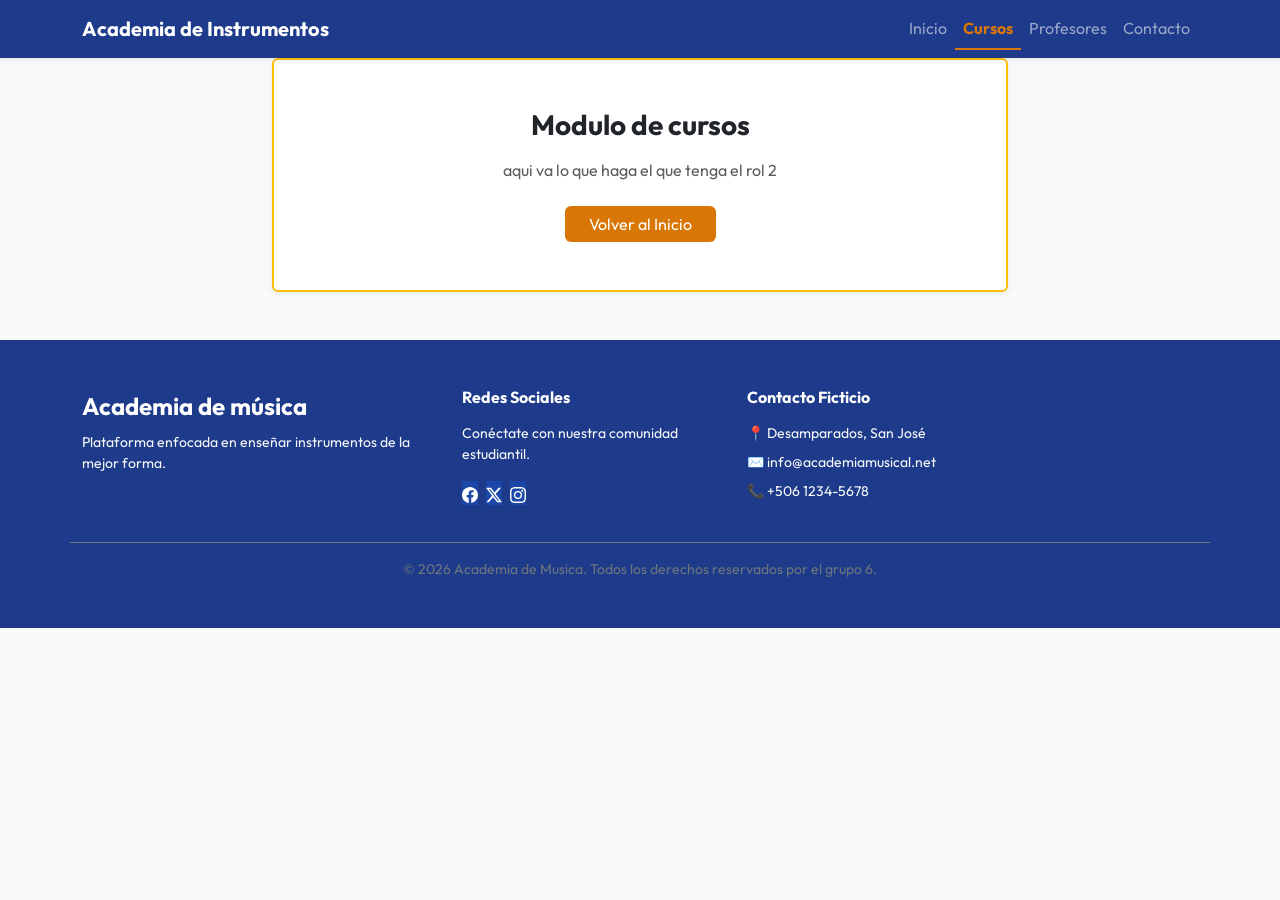
==== cursos.html @ 2d4f0f26 "Creacion del primer template compartido y index Cree la parte del index y un template para que los c" ====
<!DOCTYPE html>
<html lang="es">

<head>
  <meta charset="UTF-8">
  <meta name="viewport" content="width=device-width, initial-scale=1.0">
  <title>Academia de Instrumentos - Inicio</title>

  <!--import de bootstrap -->
  <link href="https://cdn.jsdelivr.net/npm/bootstrap@5.3.3/dist/css/bootstrap.min.css" rel="stylesheet">
  <!--import de los css -->
  <link rel="stylesheet" href="css/style.css">
  <link rel="stylesheet" href="css/cursos.css">
</head>

<body>

  <!-- navbar con componentes bootstrap -->
  <nav class="navbar navbar-expand-lg navbar-dark bg-navy shadow-sm sticky-top">
    <div class="container">
      <a class="navbar-brand fw-bold" href="index.html">
        Academia<span> de Instrumentos</span>
      </a>
      <!-- boton que despliega el menu o las opciones -->
      <button class="navbar-toggler" type="button" data-bs-toggle="collapse" data-bs-target="#navbarNav"
        aria-controls="navbarNav" aria-expanded="false" aria-label="menu">
        <span class="navbar-toggler-icon"></span>
      </button>

      <div class="collapse navbar-collapse" id="navbarNav">
        <ul class="navbar-nav ms-auto">
          <li class="nav-item">
            <a class="nav-link" href="index.html">Inicio</a>
          </li>
          <li class="nav-item">
            <a class="nav-link active" href="cursos.html">Cursos</a>
          </li>
          <li class="nav-item">
            <a class="nav-link" href="profesores.html">Profesores</a>
          </li>
          <li class="nav-item">
            <a class="nav-link" href="contacto.html">Contacto</a>
          </li>
        </ul>
      </div>
    </div>
  </nav>

  <!-- temporal hasta que los compañeros terminen los modulos de cada uno -->
  <!-- se puede borrar obvio -->
  <main class="section-py bg-light min-vh-50 d-flex align-items-center">
    <div class="container">
      <div class="row justify-content-center">
        <div class="col-12 col-md-8 text-center">
          <div class="card p-5 border-2 border-warning border-dashed shadow-sm bg-white">
            <h2 class="h3 fw-bold text-navy mb-3">Modulo de cursos</h2>
            <p class="text-muted mb-4">
              aqui va lo que haga el que tenga el rol 2
            </p>
            <div>
              <a href="index.html" class="btn btn-academy px-4">Volver al Inicio</a>
            </div>
          </div>
        </div>
      </div>
    </div>
  </main>


  <!-- footer -->
  <!-- acordarme de preguntarle a la profe si se pueden hacer referencia a componentes como el footer y el navbar 
   desde el index.html para no estar copiando y pegando el codigo-->
  <footer class="bg-navy text-light py-5 mt-5">
    <div class="container">
      <div class="row g-4">

        <!--marca y logo-->
        <div class="col-lg-4 col-md-6">
          <div class="navbar-brand fw-bold text-white fs-4 mb-2 d-block">
            Academia<span> de música</span>
          </div>
          <p class="text-light small">
            Plataforma enfocada en enseñar instrumentos de la mejor forma.
          </p>
        </div>

        <!-- redes -->
        <div class="col-lg-3 col-md-6">
          <h4 class="h6 fw-bold text-white mb-3">Redes Sociales</h4>
          <p class="text-light small mb-3">Conéctate con nuestra comunidad estudiantil.</p>
          <div class="d-flex gap-2">
            <!-- face -->
            <a href="#" class="social-media-icon text-white bg-primary bg-opacity-25" aria-label="Facebook">
              <svg width="16" height="16" fill="currentColor" viewBox="0 0 16 16">
                <!-- este path esta definido por  bootstrap icons-->
                <path
                  d="M16 8.049c0-4.446-3.582-8.05-8-8.05C3.58 0-.002 3.603-.002 8.05c0 4.017 2.926 7.347 6.75 7.951v-5.625h-2.03V8.05H6.75V6.275c0-2.017 1.195-3.131 3.022-3.131.876 0 1.791.157 1.791.157v1.98h-1.009c-.993 0-1.303.621-1.303 1.258v1.51h2.218l-.354 2.326H9.25V16c3.824-.604 6.75-3.934 6.75-7.951z" />
              </svg>
            </a>
            <!-- tw -->
            <a href="#" class="social-media-icon text-white bg-primary bg-opacity-25" aria-label="Twitter">
              <svg width="16" height="16" fill="currentColor" viewBox="0 0 16 16">
                <!-- este path esta definido por  bootstrap icons-->
                <path
                  d="M12.6.75h2.454l-5.36 6.142L16 15.25h-4.937l-3.867-5.07-4.425 5.07H.316l5.733-6.57L0 .75h5.063l3.495 4.633L12.6.75zm-.86 13.028h1.36L4.323 2.145H2.865l8.875 11.633z" />
              </svg>
            </a>
            <!-- insta -->
            <a href="#" class="social-media-icon text-white bg-primary bg-opacity-25" aria-label="Instagram">
              <svg width="16" height="16" fill="currentColor" viewBox="0 0 16 16">
                <!-- este path esta definido por  bootstrap icons-->
                <path
                  d="M8 0C5.829 0 5.556.01 4.703.048 3.85.088 3.269.222 2.76.42a3.9 3.9 0 0 0-1.417.923A3.9 3.9 0 0 0 .42 2.76C.222 3.268.087 3.85.048 4.7.01 5.555 0 5.827 0 8.001c0 2.172.01 2.444.048 3.297.04.852.174 1.433.372 1.942.205.526.478.972.923 1.417.444.445.89.719 1.416.923.51.198 1.09.333 1.942.372C5.555 15.99 5.827 16 8 16s2.444-.01 3.298-.048c.851-.04 1.434-.174 1.943-.372a3.9 3.9 0 0 0 1.416-.923c.445-.445.718-.891.923-1.417.197-.509.332-1.09.372-1.942C15.99 10.445 16 10.173 16 8s-.01-2.445-.048-3.299c-.04-.851-.175-1.433-.372-1.941a3.9 3.9 0 0 0-.923-1.417A3.9 3.9 0 0 0 13.24.42c-.51-.198-1.092-.333-1.943-.372C10.443.01 10.172 0 7.998 0zm-.717 1.442h.718c2.136 0 2.389.007 3.232.046.78.035 1.204.166 1.486.275.373.145.64.319.92.599.28.28.453.546.598.92.11.281.24.705.275 1.485.039.843.047 1.096.047 3.231s-.008 2.389-.047 3.232c-.035.78-.166 1.203-.275 1.485a2.5 2.5 0 0 1-.599.919c-.28.28-.546.453-.92.598-.28.11-.704.24-1.485.276-.843.038-1.096.047-3.232.047s-2.39-.009-3.233-.047c-.78-.036-1.203-.166-1.485-.276a2.5 2.5 0 0 1-.92-.598 2.5 2.5 0 0 1-.6-.92c-.109-.281-.24-.705-.275-1.485-.038-.843-.046-1.096-.046-3.233s.008-2.388.046-3.231c.036-.78.166-1.204.276-1.486.145-.373.319-.64.599-.92.28-.28.546-.453.92-.598.282-.11.705-.24 1.485-.276.738-.034 1.024-.044 2.515-.045zm4.988 1.328a.96.96 0 1 0 0 1.92.96.96 0 0 0 0-1.92m-4.27 1.122a4.109 4.109 0 1 0 0 8.217 4.109 4.109 0 0 0 0-8.217m0 1.441a2.667 2.667 0 1 1 0 5.334 2.667 2.667 0 0 1 0-5.334" />
              </svg>
            </a>
          </div>
        </div>

        <!-- Contacto Ficticio -->
        <div class="col-lg-3 col-md-6">
          <h4 class="h6 fw-bold text-white mb-3">Contacto Ficticio</h4>
          <ul class="list-unstyled text-light small">
            <li class="mb-2">📍 Desamparados, San José</li>
            <li class="mb-2">✉️ info@academiamusical.net</li>
            <li class="mb-2">📞 +506 1234-5678</li>
          </ul>
        </div>

      </div>

      <!-- Fila de Derechos Reservados -->
      <div class="row mt-4 pt-3 border-top border-secondary">
        <div class="col-12 text-center text-secondary small">
          © 2026 Academia de Musica. Todos los derechos reservados por el grupo 6.
        </div>
      </div>

    </div>
  </footer>
  <!-- bundle para que sea responsive con moviles, js,bootstrap-->
  <script src="https://cdn.jsdelivr.net/npm/bootstrap@5.3.3/dist/js/bootstrap.bundle.min.js"></script>

</body>

</html>
---- css/style.css ----
/* import de fuente de google */
@import url('https://fonts.googleapis.com/css2?family=Outfit:wght@400;600;700&display=swap');

/* Paleta de colores actual en el sitio: los colores pueden cambiar segun lo decidan y les parezca */
/* hasta ahora estamos usando estos */
/* #d97706 (anaranjado) */
/* #1e3a8a (azul) */
/* #f8fafc (gris de fondo casi blanco) */

:root {
    --primary-color: #d97706;
    --secondary-color: #1e3a8a;
    --bg-color: #f8fafc;
}

body {
    font-family: 'Outfit', sans-serif;
    background-color: var(--bg-color);
    color: #334155;
}

/* personalizacion de clases de bootstrap */
.bg-navy {
    background-color: var(--secondary-color) !important;
}

.texto-navy {
    color: var(--secondary-color) !important;
}

.btn-academy {
    background-color: var(--primary-color) !important;
    color: #ffffff !important;
    border: none;
}

.btn-academy:hover {
    background-color: #b45309 !important;
    color: #ffffff !important;
}

/* en el navbar activa el colorcito de la opcion que esta seleccionada*/
.navbar-dark .navbar-nav .nav-link.active {
    color: var(--primary-color) !important;
    font-weight: 700;
    border-bottom: 2px solid var(--primary-color);
}

/* margen de seccion */
.seccion-navy {
    padding: 60px 0;
}

/* redes sociales del footer */
.redes-icono {
    width: 32px;
    height: 32px;
    background-color: rgba(255, 255, 255, 0.1);
    color: #ffffff;
    border-radius: 50%;
    display: inline-flex;
    align-items: center;
    justify-content: center;
    transition: 0.2s ease;
}

.redes-icono:hover {
    background-color: var(--primary-color);
    color: #ffffff;
}

/* placeholder de las paginas en desarrollo*/
/* esto despues acuerdense de quitarlo segun el rol */
.dev-placeholder {
    min-height: 50vh;
    display: flex;
    align-items: center;
    justify-content: center;
}

.dev-card {
    background-color: #ffffff;
    border: 2px dashed var(--primary-color);
    border-radius: 8px;
    padding: 40px;
}

.dev-icon {
    font-size: 3rem;
}

.dev-title {
    font-size: 1.5rem;
}

.dev-text {
    color: #6b7280;
    font-size: 0.9rem;
}
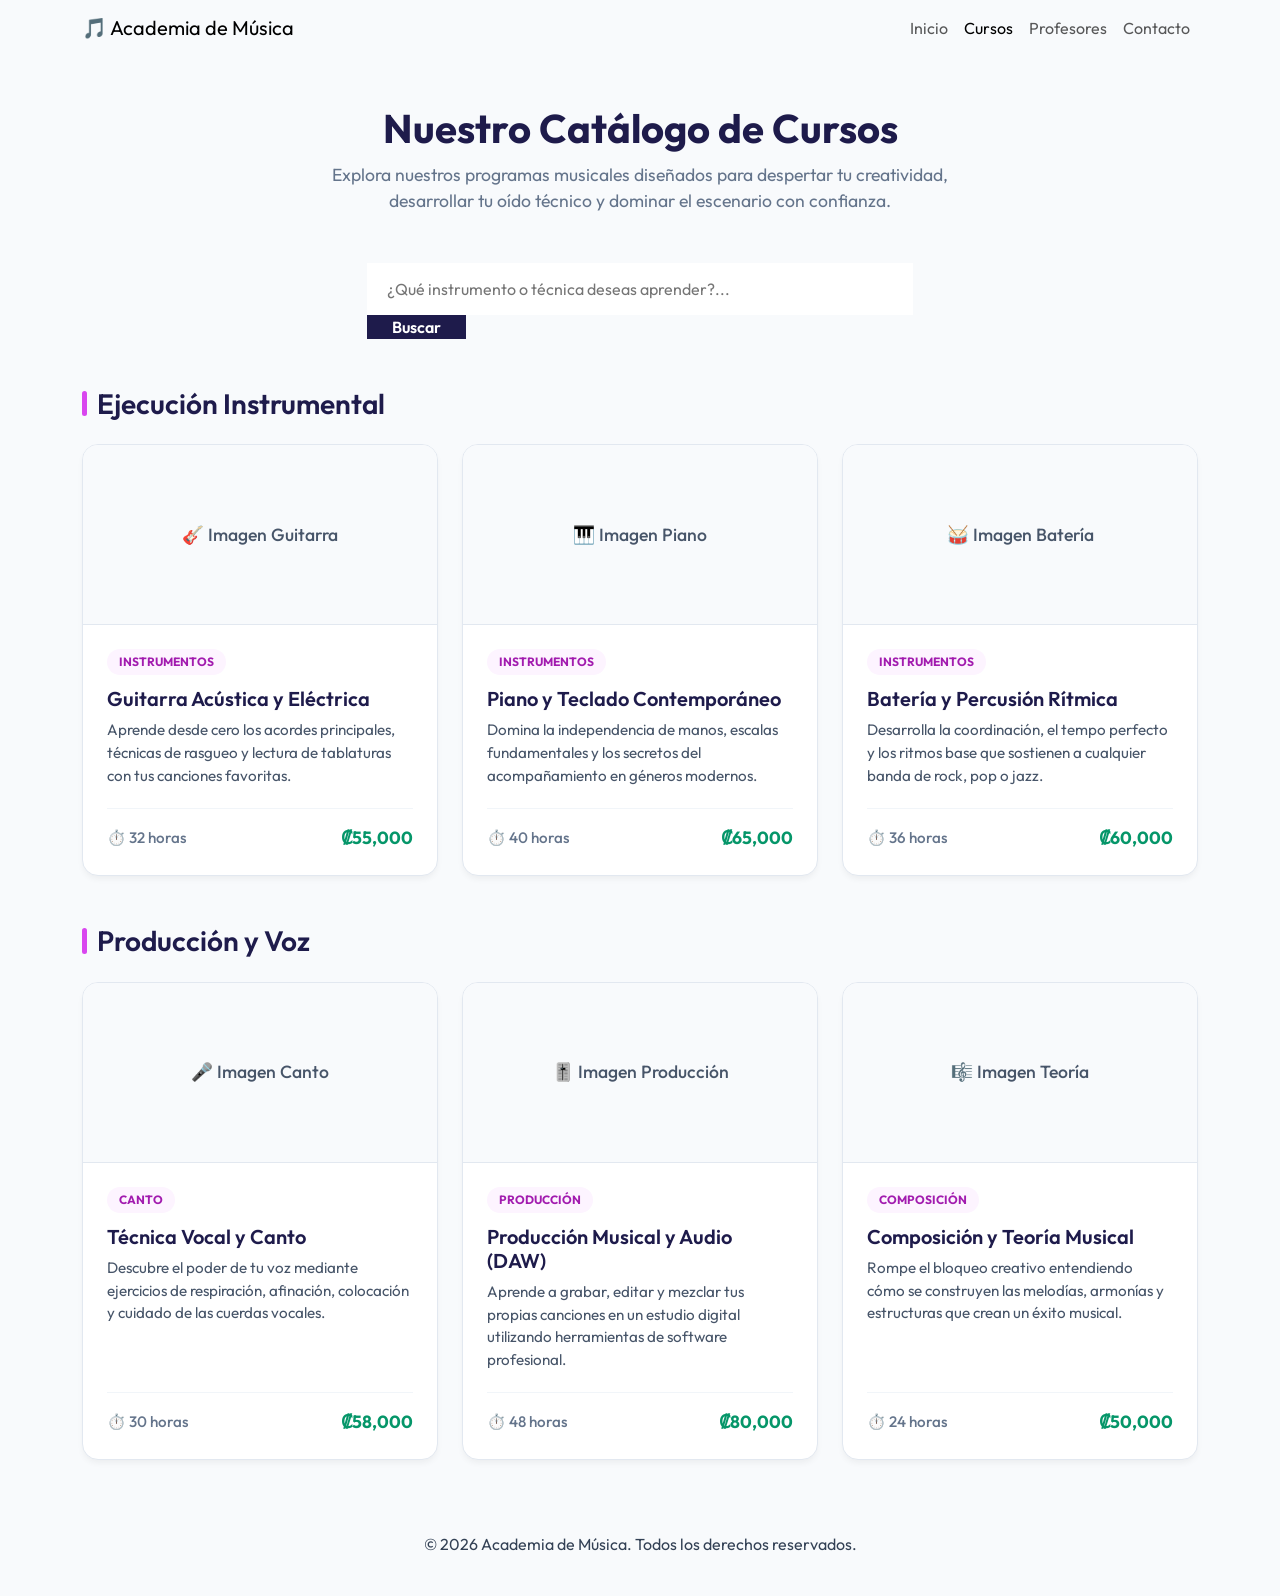
==== commit 76f82701: "Rol 2 Hice el css de cursos y el curso HTML" ====
--- a/cursos.html
+++ b/cursos.html
@@ -1,145 +1,178 @@
 <!DOCTYPE html>
 <html lang="es">
-
 <head>
-  <meta charset="UTF-8">
-  <meta name="viewport" content="width=device-width, initial-scale=1.0">
-  <title>Academia de Instrumentos - Inicio</title>
-
-  <!--import de bootstrap -->
-  <link href="https://cdn.jsdelivr.net/npm/bootstrap@5.3.3/dist/css/bootstrap.min.css" rel="stylesheet">
-  <!--import de los css -->
-  <link rel="stylesheet" href="css/style.css">
-  <link rel="stylesheet" href="css/cursos.css">
+    <meta charset="UTF-8">
+    <meta name="viewport" content="width=device-width, initial-scale=1.0">
+    <title>Cursos | Academia de Música</title>
+    <!-- Bootstrap CDN (Permitido ÚNICAMENTE para el sistema de grillas/layout de la tarea) -->
+    <link href="https://cdn.jsdelivr.net/npm/bootstrap@5.3.0/dist/css/bootstrap.min.css" rel="stylesheet">
+    <!-- Estilos compartidos por el grupo (Navbar, Footer, Fuentes globales) -->
+    <link rel="stylesheet" href="css/style.css">
+    <!-- Mis estilos específicos para la página de catálogo de cursos -->
+    <link rel="stylesheet" href="css/cursos.css">
 </head>
-
 <body>
 
-  <!-- navbar con componentes bootstrap -->
-  <nav class="navbar navbar-expand-lg navbar-dark bg-navy shadow-sm sticky-top">
-    <div class="container">
-      <a class="navbar-brand fw-bold" href="index.html">
-        Academia<span> de Instrumentos</span>
-      </a>
-      <!-- boton que despliega el menu o las opciones -->
-      <button class="navbar-toggler" type="button" data-bs-toggle="collapse" data-bs-target="#navbarNav"
-        aria-controls="navbarNav" aria-expanded="false" aria-label="menu">
-        <span class="navbar-toggler-icon"></span>
-      </button>
+    <!-- NAVBAR DE LA ACADEMIA (Estilizado globalmente en style.css) -->
+    <nav class="navbar navbar-expand-lg">
+        <div class="container">
+            <a class="navbar-brand" href="index.html">🎵 Academia de Música</a>
+            <div class="navbar-nav ms-auto">
+                <a class="nav-link" href="index.html">Inicio</a>
+                <a class="nav-link active" href="cursos.html">Cursos</a>
+                <a class="nav-link" href="profesores.html">Profesores</a>
+                <a class="nav-link" href="contacto.html">Contacto</a>
+            </div>
+        </div>
+    </nav>
 
-      <div class="collapse navbar-collapse" id="navbarNav">
-        <ul class="navbar-nav ms-auto">
-          <li class="nav-item">
-            <a class="nav-link" href="index.html">Inicio</a>
-          </li>
-          <li class="nav-item">
-            <a class="nav-link active" href="cursos.html">Cursos</a>
-          </li>
-          <li class="nav-item">
-            <a class="nav-link" href="profesores.html">Profesores</a>
-          </li>
-          <li class="nav-item">
-            <a class="nav-link" href="contacto.html">Contacto</a>
-          </li>
-        </ul>
-      </div>
-    </div>
-  </nav>
+    <!-- CONTENIDO PRINCIPAL DEL CATÁLOGO -->
+    <main class="container my-5">
+        
+        <!-- Encabezado de la página -->
+        <header class="text-center mb-5">
+            <h1 class="page-title">Nuestro Catálogo de Cursos</h1>
+            <p class="page-description">Explora nuestros programas musicales diseñados para despertar tu creatividad, desarrollar tu oído técnico y dominar el escenario con confianza.</p>
+        </header>
 
-  <!-- temporal hasta que los compañeros terminen los modulos de cada uno -->
-  <!-- se puede borrar obvio -->
-  <main class="section-py bg-light min-vh-50 d-flex align-items-center">
-    <div class="container">
-      <div class="row justify-content-center">
-        <div class="col-12 col-md-8 text-center">
-          <div class="card p-5 border-2 border-warning border-dashed shadow-sm bg-white">
-            <h2 class="h3 fw-bold text-navy mb-3">Modulo de cursos</h2>
-            <p class="text-muted mb-4">
-              aqui va lo que haga el que tenga el rol 2
-            </p>
-            <div>
-              <a href="index.html" class="btn btn-academy px-4">Volver al Inicio</a>
+        <!-- Barra de búsqueda visible -->
+        <section class="row justify-content-center mb-5">
+            <div class="col-12 col-md-8 col-lg-6">
+                <div class="search-box">
+                    <input type="text" class="search-input" placeholder="¿Qué instrumento o técnica deseas aprender?...">
+                    <button type="button" class="search-button">Buscar</button>
+                </div>
             </div>
-          </div>
-        </div>
-      </div>
-    </div>
-  </main>
+        </section>
 
+        <!-- SECCIÓN: CATEGORÍA 1 - EJECUCIÓN INSTRUMENTAL -->
+        <section class="category-block mb-5">
+            <h2 class="category-title mb-4">Ejecución Instrumental</h2>
+            
+            <div class="row g-4">
+                <!-- Tarjeta 1: Guitarra -->
+                <div class="col-12 col-md-6 col-lg-4">
+                    <article class="course-card">
+                        <div class="course-image-placeholder">
+                            <span>🎸 Imagen Guitarra</span>
+                        </div>
+                        <div class="course-card-body">
+                            <span class="course-badge">Instrumentos</span>
+                            <h3 class="course-name">Guitarra Acústica y Eléctrica</h3>
+                            <p class="course-text">Aprende desde cero los acordes principales, técnicas de rasgueo y lectura de tablaturas con tus canciones favoritas.</p>
+                            <div class="course-footer">
+                                <span class="course-duration">⏱️ 32 horas</span>
+                                <span class="course-price">₡55,000</span>
+                            </div>
+                        </div>
+                    </article>
+                </div>
 
-  <!-- footer -->
-  <!-- acordarme de preguntarle a la profe si se pueden hacer referencia a componentes como el footer y el navbar 
-   desde el index.html para no estar copiando y pegando el codigo-->
-  <footer class="bg-navy text-light py-5 mt-5">
-    <div class="container">
-      <div class="row g-4">
+                <!-- Tarjeta 2: Piano -->
+                <div class="col-12 col-md-6 col-lg-4">
+                    <article class="course-card">
+                        <div class="course-image-placeholder">
+                            <span>🎹 Imagen Piano</span>
+                        </div>
+                        <div class="course-card-body">
+                            <span class="course-badge">Instrumentos</span>
+                            <h3 class="course-name">Piano y Teclado Contemporáneo</h3>
+                            <p class="course-text">Domina la independencia de manos, escalas fundamentales y los secretos del acompañamiento en géneros modernos.</p>
+                            <div class="course-footer">
+                                <span class="course-duration">⏱️ 40 horas</span>
+                                <span class="course-price">₡65,000</span>
+                            </div>
+                        </div>
+                    </article>
+                </div>
 
-        <!--marca y logo-->
-        <div class="col-lg-4 col-md-6">
-          <div class="navbar-brand fw-bold text-white fs-4 mb-2 d-block">
-            Academia<span> de música</span>
-          </div>
-          <p class="text-light small">
-            Plataforma enfocada en enseñar instrumentos de la mejor forma.
-          </p>
-        </div>
+                <!-- Tarjeta 3: Batería -->
+                <div class="col-12 col-md-6 col-lg-4">
+                    <article class="course-card">
+                        <div class="course-image-placeholder">
+                            <span>🥁 Imagen Batería</span>
+                        </div>
+                        <div class="course-card-body">
+                            <span class="course-badge">Instrumentos</span>
+                            <h3 class="course-name">Batería y Percusión Rítmica</h3>
+                            <p class="course-text">Desarrolla la coordinación, el tempo perfecto y los ritmos base que sostienen a cualquier banda de rock, pop o jazz.</p>
+                            <div class="course-footer">
+                                <span class="course-duration">⏱️ 36 horas</span>
+                                <span class="course-price">₡60,000</span>
+                            </div>
+                        </div>
+                    </article>
+                </div>
+            </div>
+        </section>
 
-        <!-- redes -->
-        <div class="col-lg-3 col-md-6">
-          <h4 class="h6 fw-bold text-white mb-3">Redes Sociales</h4>
-          <p class="text-light small mb-3">Conéctate con nuestra comunidad estudiantil.</p>
-          <div class="d-flex gap-2">
-            <!-- face -->
-            <a href="#" class="social-media-icon text-white bg-primary bg-opacity-25" aria-label="Facebook">
-              <svg width="16" height="16" fill="currentColor" viewBox="0 0 16 16">
-                <!-- este path esta definido por  bootstrap icons-->
-                <path
-                  d="M16 8.049c0-4.446-3.582-8.05-8-8.05C3.58 0-.002 3.603-.002 8.05c0 4.017 2.926 7.347 6.75 7.951v-5.625h-2.03V8.05H6.75V6.275c0-2.017 1.195-3.131 3.022-3.131.876 0 1.791.157 1.791.157v1.98h-1.009c-.993 0-1.303.621-1.303 1.258v1.51h2.218l-.354 2.326H9.25V16c3.824-.604 6.75-3.934 6.75-7.951z" />
-              </svg>
-            </a>
-            <!-- tw -->
-            <a href="#" class="social-media-icon text-white bg-primary bg-opacity-25" aria-label="Twitter">
-              <svg width="16" height="16" fill="currentColor" viewBox="0 0 16 16">
-                <!-- este path esta definido por  bootstrap icons-->
-                <path
-                  d="M12.6.75h2.454l-5.36 6.142L16 15.25h-4.937l-3.867-5.07-4.425 5.07H.316l5.733-6.57L0 .75h5.063l3.495 4.633L12.6.75zm-.86 13.028h1.36L4.323 2.145H2.865l8.875 11.633z" />
-              </svg>
-            </a>
-            <!-- insta -->
-            <a href="#" class="social-media-icon text-white bg-primary bg-opacity-25" aria-label="Instagram">
-              <svg width="16" height="16" fill="currentColor" viewBox="0 0 16 16">
-                <!-- este path esta definido por  bootstrap icons-->
-                <path
-                  d="M8 0C5.829 0 5.556.01 4.703.048 3.85.088 3.269.222 2.76.42a3.9 3.9 0 0 0-1.417.923A3.9 3.9 0 0 0 .42 2.76C.222 3.268.087 3.85.048 4.7.01 5.555 0 5.827 0 8.001c0 2.172.01 2.444.048 3.297.04.852.174 1.433.372 1.942.205.526.478.972.923 1.417.444.445.89.719 1.416.923.51.198 1.09.333 1.942.372C5.555 15.99 5.827 16 8 16s2.444-.01 3.298-.048c.851-.04 1.434-.174 1.943-.372a3.9 3.9 0 0 0 1.416-.923c.445-.445.718-.891.923-1.417.197-.509.332-1.09.372-1.942C15.99 10.445 16 10.173 16 8s-.01-2.445-.048-3.299c-.04-.851-.175-1.433-.372-1.941a3.9 3.9 0 0 0-.923-1.417A3.9 3.9 0 0 0 13.24.42c-.51-.198-1.092-.333-1.943-.372C10.443.01 10.172 0 7.998 0zm-.717 1.442h.718c2.136 0 2.389.007 3.232.046.78.035 1.204.166 1.486.275.373.145.64.319.92.599.28.28.453.546.598.92.11.281.24.705.275 1.485.039.843.047 1.096.047 3.231s-.008 2.389-.047 3.232c-.035.78-.166 1.203-.275 1.485a2.5 2.5 0 0 1-.599.919c-.28.28-.546.453-.92.598-.28.11-.704.24-1.485.276-.843.038-1.096.047-3.232.047s-2.39-.009-3.233-.047c-.78-.036-1.203-.166-1.485-.276a2.5 2.5 0 0 1-.92-.598 2.5 2.5 0 0 1-.6-.92c-.109-.281-.24-.705-.275-1.485-.038-.843-.046-1.096-.046-3.233s.008-2.388.046-3.231c.036-.78.166-1.204.276-1.486.145-.373.319-.64.599-.92.28-.28.546-.453.92-.598.282-.11.705-.24 1.485-.276.738-.034 1.024-.044 2.515-.045zm4.988 1.328a.96.96 0 1 0 0 1.92.96.96 0 0 0 0-1.92m-4.27 1.122a4.109 4.109 0 1 0 0 8.217 4.109 4.109 0 0 0 0-8.217m0 1.441a2.667 2.667 0 1 1 0 5.334 2.667 2.667 0 0 1 0-5.334" />
-              </svg>
-            </a>
-          </div>
-        </div>
+        <!-- SECCIÓN: CATEGORÍA 2 - PRODUCCIÓN Y VOZ -->
+        <section class="category-block mb-5">
+            <h2 class="category-title mb-4">Producción y Voz</h2>
+            
+            <div class="row g-4">
+                <!-- Tarjeta 4: Canto -->
+                <div class="col-12 col-md-6 col-lg-4">
+                    <article class="course-card">
+                        <div class="course-image-placeholder">
+                            <span>🎤 Imagen Canto</span>
+                        </div>
+                        <div class="course-card-body">
+                            <span class="course-badge">Canto</span>
+                            <h3 class="course-name">Técnica Vocal y Canto</h3>
+                            <p class="course-text">Descubre el poder de tu voz mediante ejercicios de respiración, afinación, colocación y cuidado de las cuerdas vocales.</p>
+                            <div class="course-footer">
+                                <span class="course-duration">⏱️ 30 horas</span>
+                                <span class="course-price">₡58,000</span>
+                            </div>
+                        </div>
+                    </article>
+                </div>
 
-        <!-- Contacto Ficticio -->
-        <div class="col-lg-3 col-md-6">
-          <h4 class="h6 fw-bold text-white mb-3">Contacto Ficticio</h4>
-          <ul class="list-unstyled text-light small">
-            <li class="mb-2">📍 Desamparados, San José</li>
-            <li class="mb-2">✉️ info@academiamusical.net</li>
-            <li class="mb-2">📞 +506 1234-5678</li>
-          </ul>
-        </div>
+                <!-- Tarjeta 5: Producción Musical -->
+                <div class="col-12 col-md-6 col-lg-4">
+                    <article class="course-card">
+                        <div class="course-image-placeholder">
+                            <span>🎚️ Imagen Producción</span>
+                        </div>
+                        <div class="course-card-body">
+                            <span class="course-badge">Producción</span>
+                            <h3 class="course-name">Producción Musical y Audio (DAW)</h3>
+                            <p class="course-text">Aprende a grabar, editar y mezclar tus propias canciones en un estudio digital utilizando herramientas de software profesional.</p>
+                            <div class="course-footer">
+                                <span class="course-duration">⏱️ 48 horas</span>
+                                <span class="course-price">₡80,000</span>
+                            </div>
+                        </div>
+                    </article>
+                </div>
 
-      </div>
+                <!-- Tarjeta 6: Composición -->
+                <div class="col-12 col-md-6 col-lg-4">
+                    <article class="course-card">
+                        <div class="course-image-placeholder">
+                            <span>🎼 Imagen Teoría</span>
+                        </div>
+                        <div class="course-card-body">
+                            <span class="course-badge">Composición</span>
+                            <h3 class="course-name">Composición y Teoría Musical</h3>
+                            <p class="course-text">Rompe el bloqueo creativo entendiendo cómo se construyen las melodías, armonías y estructuras que crean un éxito musical.</p>
+                            <div class="course-footer">
+                                <span class="course-duration">⏱️ 24 horas</span>
+                                <span class="course-price">₡50,000</span>
+                            </div>
+                        </div>
+                    </article>
+                </div>
+            </div>
+        </section>
 
-      <!-- Fila de Derechos Reservados -->
-      <div class="row mt-4 pt-3 border-top border-secondary">
-        <div class="col-12 text-center text-secondary small">
-          © 2026 Academia de Musica. Todos los derechos reservados por el grupo 6.
-        </div>
-      </div>
+    </main>
 
-    </div>
-  </footer>
-  <!-- bundle para que sea responsive con moviles, js,bootstrap-->
-  <script src="https://cdn.jsdelivr.net/npm/bootstrap@5.3.3/dist/js/bootstrap.bundle.min.js"></script>
+    <!-- FOOTER DE LA ACADEMIA (Estilizado globalmente en style.css) -->
+    <footer class="text-center py-4">
+        <p>&copy; 2026 Academia de Música. Todos los derechos reservados.</p>
+    </footer>
 
 </body>
-
 </html>
--- a/css/cursos.css
+++ b/css/cursos.css
@@ -0,0 +1,161 @@
+/* ==========================================================================
+   ESTILOS ESPECÍFICOS: PÁGINA DE CURSOS (Academia de Música)
+   ========================================================================== */
+
+/* --- ENCABEZADO --- */
+.page-title {
+    font-size: 2.5rem;
+    font-weight: 700;
+    color: #1e1b4b; /* Tono violeta oscuro/musical muy elegante */
+    margin-bottom: 10px;
+}
+
+.page-description {
+    font-size: 1.1rem;
+    color: #64748b;
+    max-width: 700px;
+    margin: 0 auto;
+}s
+
+/* --- BARRA DE BÚSQUEDA --- */
+.search-box {
+    display: flex;
+    background: #ffffff;
+    border: 2px solid #e2e8f0;
+    border-radius: 30px;
+    overflow: hidden;
+    box-shadow: 0 4px 6px -1px rgba(0, 0, 0, 0.05);
+    transition: border-color 0.3s ease;
+}
+
+.search-box:focus-within {
+    border-color: #d946ef; /* Tono magenta/fucsia para un look artístico al enfocar */
+}
+
+.search-input {
+    width: 100%;
+    border: none;
+    padding: 14px 20px;
+    font-size: 1rem;
+    outline: none;
+}
+
+.search-button {
+    background-color: #1e1b4b;
+    color: #ffffff;
+    border: none;
+    padding: 0 25px;
+    font-weight: 600;
+    cursor: pointer;
+    transition: background-color 0.2s ease;
+}
+
+.search-button:hover {
+    background-color: #d946ef;
+}
+
+/* --- SECCIONES DE CATEGORÍAS --- */
+.category-title {
+    font-size: 1.75rem;
+    color: #1e1b4b;
+    font-weight: 600;
+    position: relative;
+    padding-left: 15px;
+}
+
+.category-title::before {
+    content: "";
+    position: absolute;
+    left: 0;
+    top: 4px;
+    bottom: 4px;
+    width: 5px;
+    background-color: #d946ef; /* Detalle magenta para separar las categorías */
+    border-radius: 4px;
+}
+
+/* --- TARJETAS DE CURSOS --- */
+.course-card {
+    background: #ffffff;
+    border: 1px solid #e2e8f0;
+    border-radius: 16px;
+    overflow: hidden;
+    height: 100%; /* Mantiene todas las tarjetas con la misma altura simétrica */
+    display: flex;
+    flex-direction: column;
+    box-shadow: 0 4px 6px -1px rgba(0, 0, 0, 0.05);
+    transition: transform 0.3s ease, box-shadow 0.3s ease;
+}
+
+.course-card:hover {
+    transform: translateY(-5px);
+    box-shadow: 0 10px 15px -3px rgba(0, 0, 0, 0.1);
+}
+
+/* Contenedor temporal gris para cuando pongan las fotos */
+.course-image-placeholder {
+    width: 100%;
+    height: 180px;
+    background-color: #f8fafc;
+    display: flex;
+    align-items: center;
+    justify-content: center;
+    color: #475569;
+    font-size: 1.1rem;
+    font-weight: 500;
+    border-bottom: 1px solid #e2e8f0;
+}
+
+.course-card-body {
+    padding: 24px;
+    display: flex;
+    flex-direction: column;
+    flex-grow: 1; /* Empuja el footer de la tarjeta de forma equitativa */
+}
+
+.course-badge {
+    align-self: flex-start;
+    background-color: #fdf4ff;
+    color: #a21caf;
+    font-size: 0.75rem;
+    font-weight: 700;
+    text-transform: uppercase;
+    padding: 4px 12px;
+    border-radius: 20px;
+    margin-bottom: 12px;
+}
+
+.course-name {
+    font-size: 1.25rem;
+    color: #1e1b4b;
+    font-weight: 600;
+    margin-bottom: 8px;
+}
+
+.course-text {
+    font-size: 0.95rem;
+    color: #475569;
+    line-height: 1.5;
+    margin-bottom: 20px;
+    flex-grow: 1; /* Alinea los metadatos de la tarjeta abajo */
+}
+
+.course-footer {
+    display: flex;
+    justify-content: space-between;
+    align-items: center;
+    padding-top: 16px;
+    border-top: 1px solid #f1f5f9;
+    font-size: 0.95rem;
+}
+
+.course-duration {
+    color: #64748b;
+    font-weight: 500;
+}
+
+.course-price {
+    color: #059669; /* Verde esmeralda para el costo en colones */
+    font-weight: 700;
+    font-size: 1.1rem;
+}
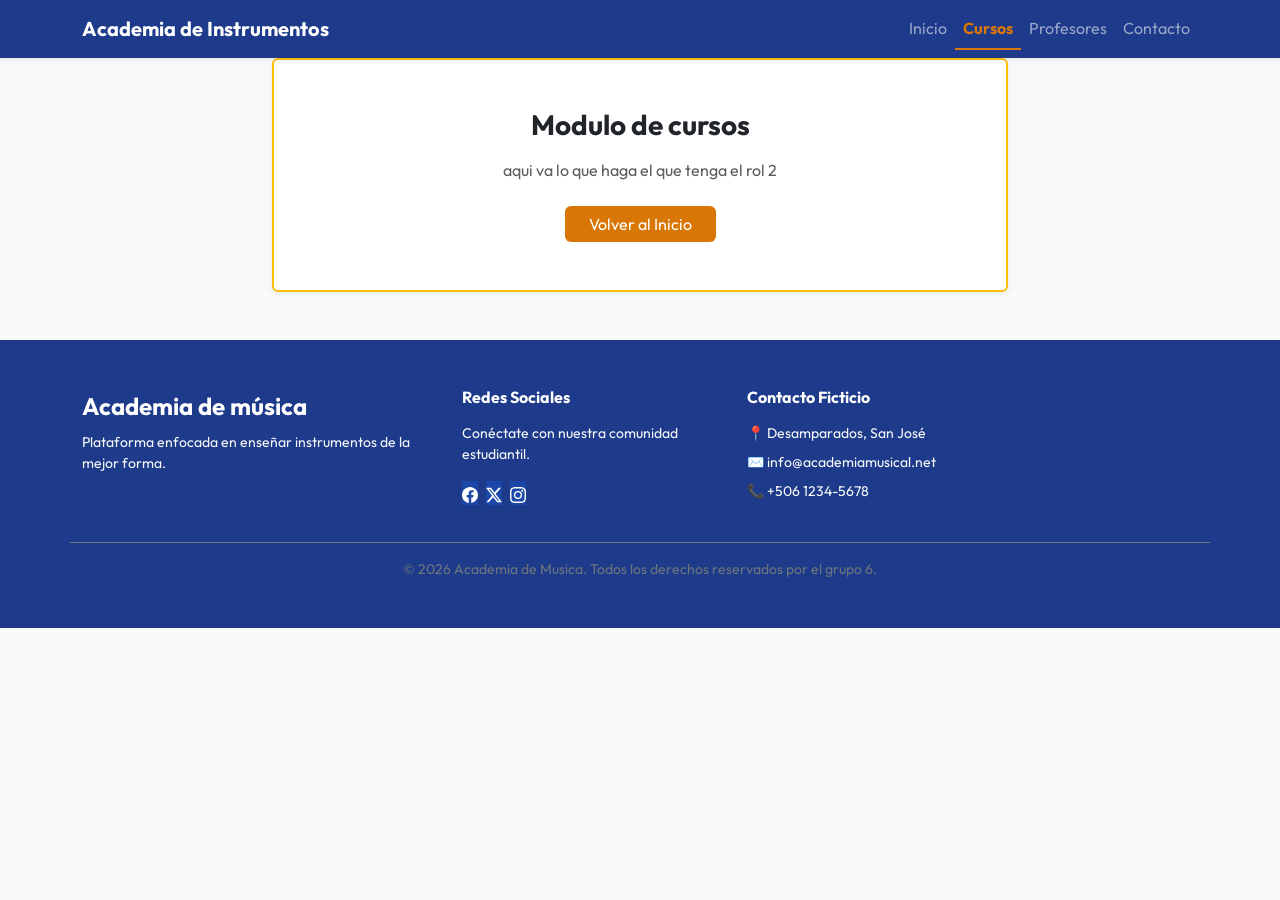
==== commit 0d9f2508: "Merge branch 'tempTarea(index)'" ====
--- a/cursos.html
+++ b/cursos.html
@@ -1,178 +1,145 @@
 <!DOCTYPE html>
 <html lang="es">
+
 <head>
-    <meta charset="UTF-8">
-    <meta name="viewport" content="width=device-width, initial-scale=1.0">
-    <title>Cursos | Academia de Música</title>
-    <!-- Bootstrap CDN (Permitido ÚNICAMENTE para el sistema de grillas/layout de la tarea) -->
-    <link href="https://cdn.jsdelivr.net/npm/bootstrap@5.3.0/dist/css/bootstrap.min.css" rel="stylesheet">
-    <!-- Estilos compartidos por el grupo (Navbar, Footer, Fuentes globales) -->
-    <link rel="stylesheet" href="css/style.css">
-    <!-- Mis estilos específicos para la página de catálogo de cursos -->
-    <link rel="stylesheet" href="css/cursos.css">
+  <meta charset="UTF-8">
+  <meta name="viewport" content="width=device-width, initial-scale=1.0">
+  <title>Academia de Instrumentos - Inicio</title>
+
+  <!--import de bootstrap -->
+  <link href="https://cdn.jsdelivr.net/npm/bootstrap@5.3.3/dist/css/bootstrap.min.css" rel="stylesheet">
+  <!--import de los css -->
+  <link rel="stylesheet" href="css/style.css">
+  <link rel="stylesheet" href="css/cursos.css">
 </head>
+
 <body>
 
-    <!-- NAVBAR DE LA ACADEMIA (Estilizado globalmente en style.css) -->
-    <nav class="navbar navbar-expand-lg">
-        <div class="container">
-            <a class="navbar-brand" href="index.html">🎵 Academia de Música</a>
-            <div class="navbar-nav ms-auto">
-                <a class="nav-link" href="index.html">Inicio</a>
-                <a class="nav-link active" href="cursos.html">Cursos</a>
-                <a class="nav-link" href="profesores.html">Profesores</a>
-                <a class="nav-link" href="contacto.html">Contacto</a>
+  <!-- navbar con componentes bootstrap -->
+  <nav class="navbar navbar-expand-lg navbar-dark bg-navy shadow-sm sticky-top">
+    <div class="container">
+      <a class="navbar-brand fw-bold" href="index.html">
+        Academia<span> de Instrumentos</span>
+      </a>
+      <!-- boton que despliega el menu o las opciones -->
+      <button class="navbar-toggler" type="button" data-bs-toggle="collapse" data-bs-target="#navbarNav"
+        aria-controls="navbarNav" aria-expanded="false" aria-label="menu">
+        <span class="navbar-toggler-icon"></span>
+      </button>
+
+      <div class="collapse navbar-collapse" id="navbarNav">
+        <ul class="navbar-nav ms-auto">
+          <li class="nav-item">
+            <a class="nav-link" href="index.html">Inicio</a>
+          </li>
+          <li class="nav-item">
+            <a class="nav-link active" href="cursos.html">Cursos</a>
+          </li>
+          <li class="nav-item">
+            <a class="nav-link" href="profesores.html">Profesores</a>
+          </li>
+          <li class="nav-item">
+            <a class="nav-link" href="contacto.html">Contacto</a>
+          </li>
+        </ul>
+      </div>
+    </div>
+  </nav>
+
+  <!-- temporal hasta que los compañeros terminen los modulos de cada uno -->
+  <!-- se puede borrar obvio -->
+  <main class="section-py bg-light min-vh-50 d-flex align-items-center">
+    <div class="container">
+      <div class="row justify-content-center">
+        <div class="col-12 col-md-8 text-center">
+          <div class="card p-5 border-2 border-warning border-dashed shadow-sm bg-white">
+            <h2 class="h3 fw-bold text-navy mb-3">Modulo de cursos</h2>
+            <p class="text-muted mb-4">
+              aqui va lo que haga el que tenga el rol 2
+            </p>
+            <div>
+              <a href="index.html" class="btn btn-academy px-4">Volver al Inicio</a>
             </div>
+          </div>
         </div>
-    </nav>
+      </div>
+    </div>
+  </main>
 
-    <!-- CONTENIDO PRINCIPAL DEL CATÁLOGO -->
-    <main class="container my-5">
-        
-        <!-- Encabezado de la página -->
-        <header class="text-center mb-5">
-            <h1 class="page-title">Nuestro Catálogo de Cursos</h1>
-            <p class="page-description">Explora nuestros programas musicales diseñados para despertar tu creatividad, desarrollar tu oído técnico y dominar el escenario con confianza.</p>
-        </header>
 
-        <!-- Barra de búsqueda visible -->
-        <section class="row justify-content-center mb-5">
-            <div class="col-12 col-md-8 col-lg-6">
-                <div class="search-box">
-                    <input type="text" class="search-input" placeholder="¿Qué instrumento o técnica deseas aprender?...">
-                    <button type="button" class="search-button">Buscar</button>
-                </div>
-            </div>
-        </section>
+  <!-- footer -->
+  <!-- acordarme de preguntarle a la profe si se pueden hacer referencia a componentes como el footer y el navbar 
+   desde el index.html para no estar copiando y pegando el codigo-->
+  <footer class="bg-navy text-light py-5 mt-5">
+    <div class="container">
+      <div class="row g-4">
 
-        <!-- SECCIÓN: CATEGORÍA 1 - EJECUCIÓN INSTRUMENTAL -->
-        <section class="category-block mb-5">
-            <h2 class="category-title mb-4">Ejecución Instrumental</h2>
-            
-            <div class="row g-4">
-                <!-- Tarjeta 1: Guitarra -->
-                <div class="col-12 col-md-6 col-lg-4">
-                    <article class="course-card">
-                        <div class="course-image-placeholder">
-                            <span>🎸 Imagen Guitarra</span>
-                        </div>
-                        <div class="course-card-body">
-                            <span class="course-badge">Instrumentos</span>
-                            <h3 class="course-name">Guitarra Acústica y Eléctrica</h3>
-                            <p class="course-text">Aprende desde cero los acordes principales, técnicas de rasgueo y lectura de tablaturas con tus canciones favoritas.</p>
-                            <div class="course-footer">
-                                <span class="course-duration">⏱️ 32 horas</span>
-                                <span class="course-price">₡55,000</span>
-                            </div>
-                        </div>
-                    </article>
-                </div>
+        <!--marca y logo-->
+        <div class="col-lg-4 col-md-6">
+          <div class="navbar-brand fw-bold text-white fs-4 mb-2 d-block">
+            Academia<span> de música</span>
+          </div>
+          <p class="text-light small">
+            Plataforma enfocada en enseñar instrumentos de la mejor forma.
+          </p>
+        </div>
 
-                <!-- Tarjeta 2: Piano -->
-                <div class="col-12 col-md-6 col-lg-4">
-                    <article class="course-card">
-                        <div class="course-image-placeholder">
-                            <span>🎹 Imagen Piano</span>
-                        </div>
-                        <div class="course-card-body">
-                            <span class="course-badge">Instrumentos</span>
-                            <h3 class="course-name">Piano y Teclado Contemporáneo</h3>
-                            <p class="course-text">Domina la independencia de manos, escalas fundamentales y los secretos del acompañamiento en géneros modernos.</p>
-                            <div class="course-footer">
-                                <span class="course-duration">⏱️ 40 horas</span>
-                                <span class="course-price">₡65,000</span>
-                            </div>
-                        </div>
-                    </article>
-                </div>
+        <!-- redes -->
+        <div class="col-lg-3 col-md-6">
+          <h4 class="h6 fw-bold text-white mb-3">Redes Sociales</h4>
+          <p class="text-light small mb-3">Conéctate con nuestra comunidad estudiantil.</p>
+          <div class="d-flex gap-2">
+            <!-- face -->
+            <a href="#" class="social-media-icon text-white bg-primary bg-opacity-25" aria-label="Facebook">
+              <svg width="16" height="16" fill="currentColor" viewBox="0 0 16 16">
+                <!-- este path esta definido por  bootstrap icons-->
+                <path
+                  d="M16 8.049c0-4.446-3.582-8.05-8-8.05C3.58 0-.002 3.603-.002 8.05c0 4.017 2.926 7.347 6.75 7.951v-5.625h-2.03V8.05H6.75V6.275c0-2.017 1.195-3.131 3.022-3.131.876 0 1.791.157 1.791.157v1.98h-1.009c-.993 0-1.303.621-1.303 1.258v1.51h2.218l-.354 2.326H9.25V16c3.824-.604 6.75-3.934 6.75-7.951z" />
+              </svg>
+            </a>
+            <!-- tw -->
+            <a href="#" class="social-media-icon text-white bg-primary bg-opacity-25" aria-label="Twitter">
+              <svg width="16" height="16" fill="currentColor" viewBox="0 0 16 16">
+                <!-- este path esta definido por  bootstrap icons-->
+                <path
+                  d="M12.6.75h2.454l-5.36 6.142L16 15.25h-4.937l-3.867-5.07-4.425 5.07H.316l5.733-6.57L0 .75h5.063l3.495 4.633L12.6.75zm-.86 13.028h1.36L4.323 2.145H2.865l8.875 11.633z" />
+              </svg>
+            </a>
+            <!-- insta -->
+            <a href="#" class="social-media-icon text-white bg-primary bg-opacity-25" aria-label="Instagram">
+              <svg width="16" height="16" fill="currentColor" viewBox="0 0 16 16">
+                <!-- este path esta definido por  bootstrap icons-->
+                <path
+                  d="M8 0C5.829 0 5.556.01 4.703.048 3.85.088 3.269.222 2.76.42a3.9 3.9 0 0 0-1.417.923A3.9 3.9 0 0 0 .42 2.76C.222 3.268.087 3.85.048 4.7.01 5.555 0 5.827 0 8.001c0 2.172.01 2.444.048 3.297.04.852.174 1.433.372 1.942.205.526.478.972.923 1.417.444.445.89.719 1.416.923.51.198 1.09.333 1.942.372C5.555 15.99 5.827 16 8 16s2.444-.01 3.298-.048c.851-.04 1.434-.174 1.943-.372a3.9 3.9 0 0 0 1.416-.923c.445-.445.718-.891.923-1.417.197-.509.332-1.09.372-1.942C15.99 10.445 16 10.173 16 8s-.01-2.445-.048-3.299c-.04-.851-.175-1.433-.372-1.941a3.9 3.9 0 0 0-.923-1.417A3.9 3.9 0 0 0 13.24.42c-.51-.198-1.092-.333-1.943-.372C10.443.01 10.172 0 7.998 0zm-.717 1.442h.718c2.136 0 2.389.007 3.232.046.78.035 1.204.166 1.486.275.373.145.64.319.92.599.28.28.453.546.598.92.11.281.24.705.275 1.485.039.843.047 1.096.047 3.231s-.008 2.389-.047 3.232c-.035.78-.166 1.203-.275 1.485a2.5 2.5 0 0 1-.599.919c-.28.28-.546.453-.92.598-.28.11-.704.24-1.485.276-.843.038-1.096.047-3.232.047s-2.39-.009-3.233-.047c-.78-.036-1.203-.166-1.485-.276a2.5 2.5 0 0 1-.92-.598 2.5 2.5 0 0 1-.6-.92c-.109-.281-.24-.705-.275-1.485-.038-.843-.046-1.096-.046-3.233s.008-2.388.046-3.231c.036-.78.166-1.204.276-1.486.145-.373.319-.64.599-.92.28-.28.546-.453.92-.598.282-.11.705-.24 1.485-.276.738-.034 1.024-.044 2.515-.045zm4.988 1.328a.96.96 0 1 0 0 1.92.96.96 0 0 0 0-1.92m-4.27 1.122a4.109 4.109 0 1 0 0 8.217 4.109 4.109 0 0 0 0-8.217m0 1.441a2.667 2.667 0 1 1 0 5.334 2.667 2.667 0 0 1 0-5.334" />
+              </svg>
+            </a>
+          </div>
+        </div>
 
-                <!-- Tarjeta 3: Batería -->
-                <div class="col-12 col-md-6 col-lg-4">
-                    <article class="course-card">
-                        <div class="course-image-placeholder">
-                            <span>🥁 Imagen Batería</span>
-                        </div>
-                        <div class="course-card-body">
-                            <span class="course-badge">Instrumentos</span>
-                            <h3 class="course-name">Batería y Percusión Rítmica</h3>
-                            <p class="course-text">Desarrolla la coordinación, el tempo perfecto y los ritmos base que sostienen a cualquier banda de rock, pop o jazz.</p>
-                            <div class="course-footer">
-                                <span class="course-duration">⏱️ 36 horas</span>
-                                <span class="course-price">₡60,000</span>
-                            </div>
-                        </div>
-                    </article>
-                </div>
-            </div>
-        </section>
+        <!-- Contacto Ficticio -->
+        <div class="col-lg-3 col-md-6">
+          <h4 class="h6 fw-bold text-white mb-3">Contacto Ficticio</h4>
+          <ul class="list-unstyled text-light small">
+            <li class="mb-2">📍 Desamparados, San José</li>
+            <li class="mb-2">✉️ info@academiamusical.net</li>
+            <li class="mb-2">📞 +506 1234-5678</li>
+          </ul>
+        </div>
 
-        <!-- SECCIÓN: CATEGORÍA 2 - PRODUCCIÓN Y VOZ -->
-        <section class="category-block mb-5">
-            <h2 class="category-title mb-4">Producción y Voz</h2>
-            
-            <div class="row g-4">
-                <!-- Tarjeta 4: Canto -->
-                <div class="col-12 col-md-6 col-lg-4">
-                    <article class="course-card">
-                        <div class="course-image-placeholder">
-                            <span>🎤 Imagen Canto</span>
-                        </div>
-                        <div class="course-card-body">
-                            <span class="course-badge">Canto</span>
-                            <h3 class="course-name">Técnica Vocal y Canto</h3>
-                            <p class="course-text">Descubre el poder de tu voz mediante ejercicios de respiración, afinación, colocación y cuidado de las cuerdas vocales.</p>
-                            <div class="course-footer">
-                                <span class="course-duration">⏱️ 30 horas</span>
-                                <span class="course-price">₡58,000</span>
-                            </div>
-                        </div>
-                    </article>
-                </div>
+      </div>
 
-                <!-- Tarjeta 5: Producción Musical -->
-                <div class="col-12 col-md-6 col-lg-4">
-                    <article class="course-card">
-                        <div class="course-image-placeholder">
-                            <span>🎚️ Imagen Producción</span>
-                        </div>
-                        <div class="course-card-body">
-                            <span class="course-badge">Producción</span>
-                            <h3 class="course-name">Producción Musical y Audio (DAW)</h3>
-                            <p class="course-text">Aprende a grabar, editar y mezclar tus propias canciones en un estudio digital utilizando herramientas de software profesional.</p>
-                            <div class="course-footer">
-                                <span class="course-duration">⏱️ 48 horas</span>
-                                <span class="course-price">₡80,000</span>
-                            </div>
-                        </div>
-                    </article>
-                </div>
+      <!-- Fila de Derechos Reservados -->
+      <div class="row mt-4 pt-3 border-top border-secondary">
+        <div class="col-12 text-center text-secondary small">
+          © 2026 Academia de Musica. Todos los derechos reservados por el grupo 6.
+        </div>
+      </div>
 
-                <!-- Tarjeta 6: Composición -->
-                <div class="col-12 col-md-6 col-lg-4">
-                    <article class="course-card">
-                        <div class="course-image-placeholder">
-                            <span>🎼 Imagen Teoría</span>
-                        </div>
-                        <div class="course-card-body">
-                            <span class="course-badge">Composición</span>
-                            <h3 class="course-name">Composición y Teoría Musical</h3>
-                            <p class="course-text">Rompe el bloqueo creativo entendiendo cómo se construyen las melodías, armonías y estructuras que crean un éxito musical.</p>
-                            <div class="course-footer">
-                                <span class="course-duration">⏱️ 24 horas</span>
-                                <span class="course-price">₡50,000</span>
-                            </div>
-                        </div>
-                    </article>
-                </div>
-            </div>
-        </section>
-
-    </main>
-
-    <!-- FOOTER DE LA ACADEMIA (Estilizado globalmente en style.css) -->
-    <footer class="text-center py-4">
-        <p>&copy; 2026 Academia de Música. Todos los derechos reservados.</p>
-    </footer>
+    </div>
+  </footer>
+  <!-- bundle para que sea responsive con moviles, js,bootstrap-->
+  <script src="https://cdn.jsdelivr.net/npm/bootstrap@5.3.3/dist/js/bootstrap.bundle.min.js"></script>
 
 </body>
+
 </html>
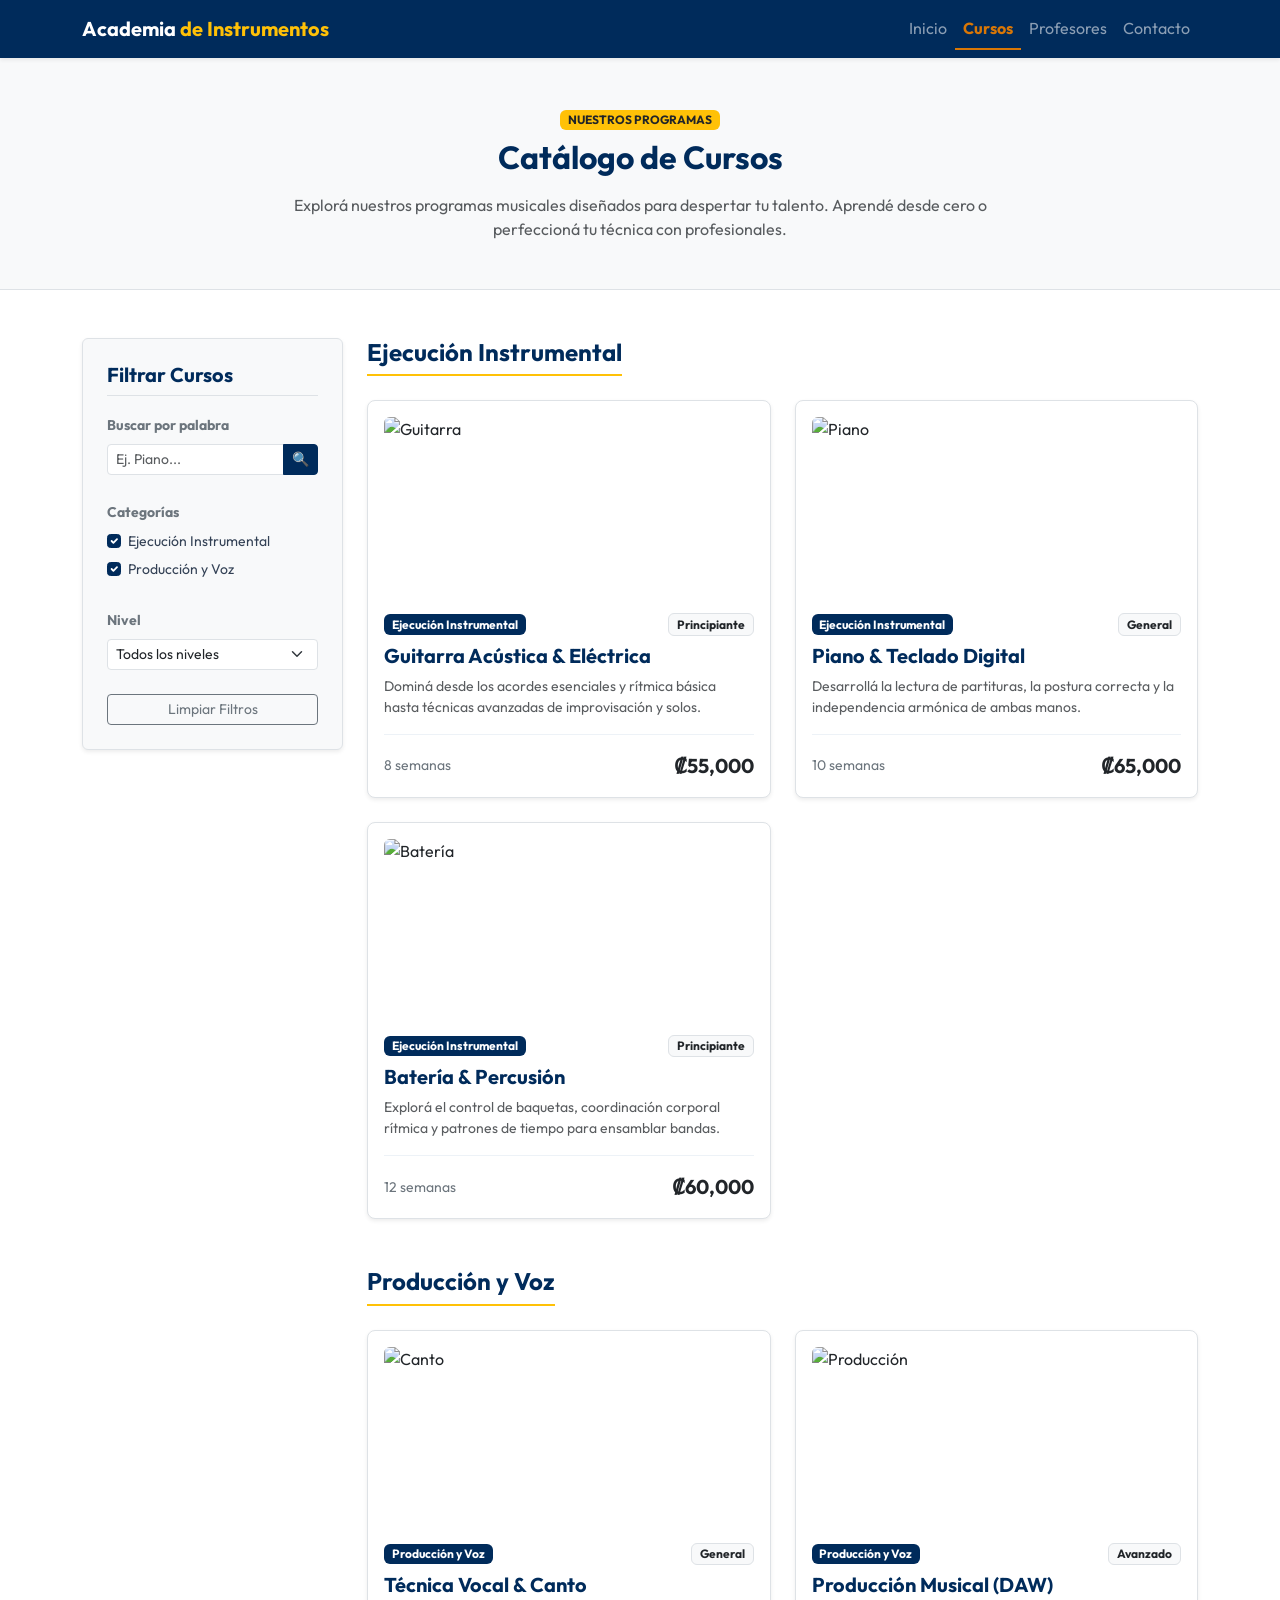
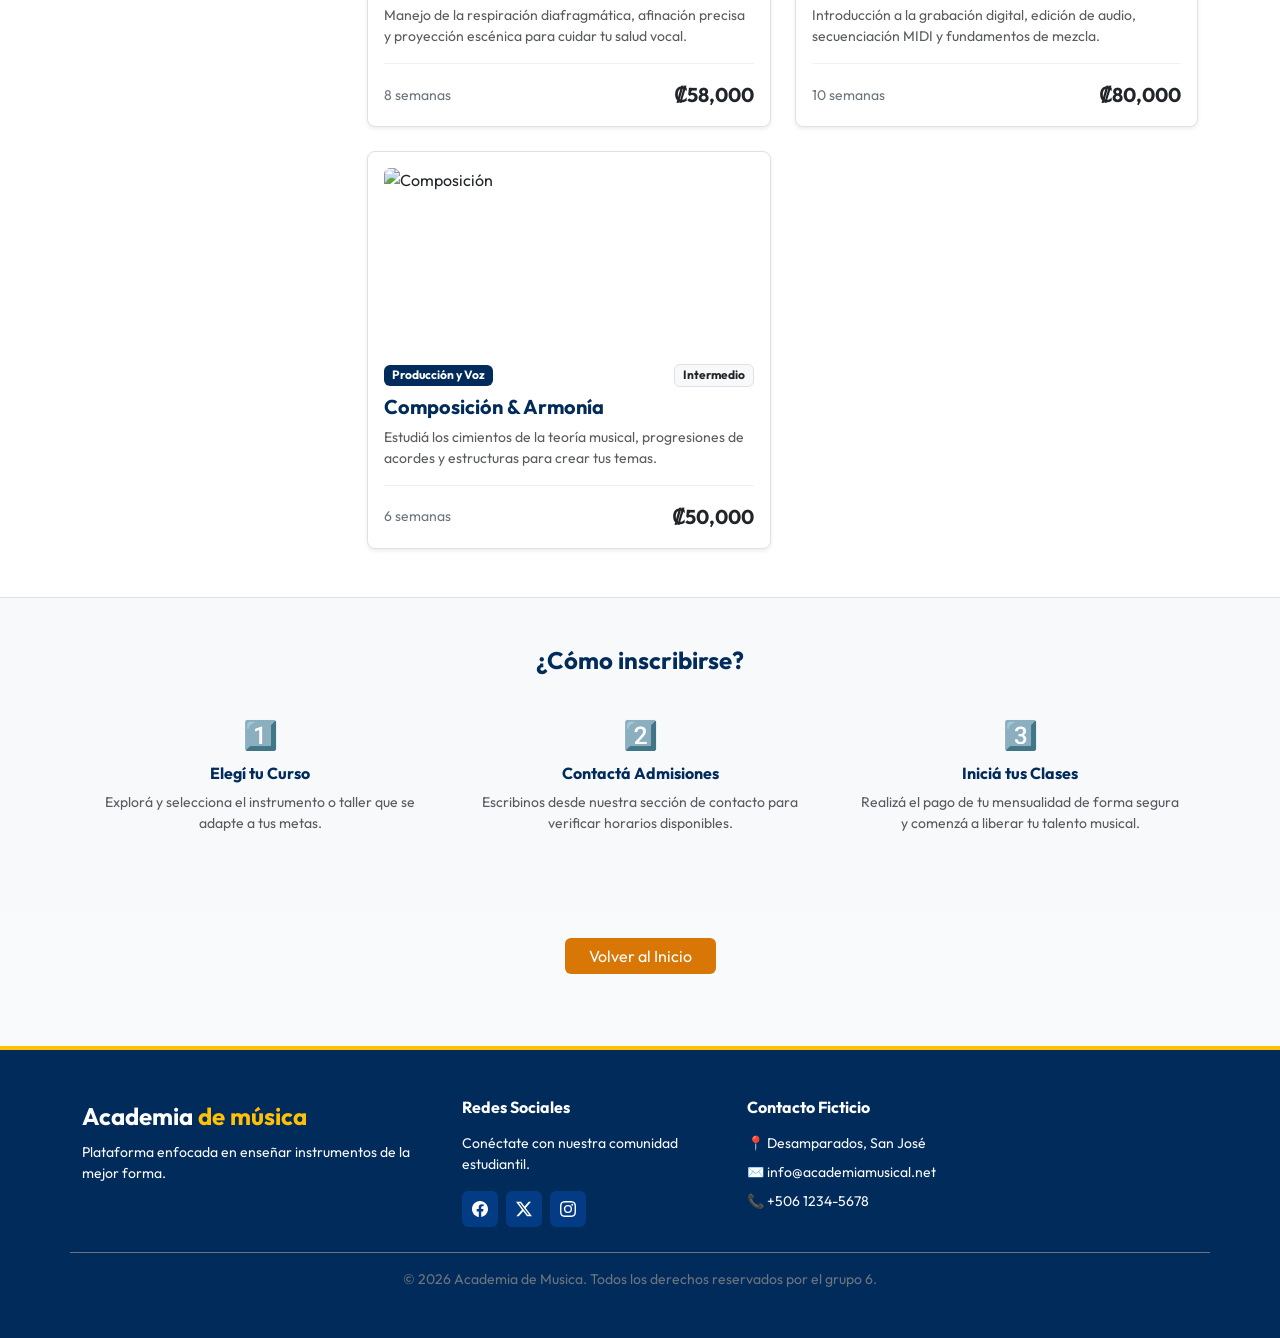
==== commit 8b7d95d6: "Curso html Por favor revisar si a algo mal por favor avisarme para correjir" ====
--- a/cursos.html
+++ b/cursos.html
@@ -1,16 +1,17 @@
+
 <!DOCTYPE html>
 <html lang="es">
 
 <head>
   <meta charset="UTF-8">
   <meta name="viewport" content="width=device-width, initial-scale=1.0">
-  <title>Academia de Instrumentos - Inicio</title>
+  <title>Academia de Instrumentos - Cursos</title>
 
   <!--import de bootstrap -->
   <link href="https://cdn.jsdelivr.net/npm/bootstrap@5.3.3/dist/css/bootstrap.min.css" rel="stylesheet">
   <!--import de los css -->
   <link rel="stylesheet" href="css/style.css">
-  <link rel="stylesheet" href="css/cursos.css">
+  <link rel="stylesheet" href="css/cursos.css"> 
 </head>
 
 <body>
@@ -46,30 +47,245 @@
     </div>
   </nav>
 
-  <!-- temporal hasta que los compañeros terminen los modulos de cada uno -->
-  <!-- se puede borrar obvio -->
-  <main class="section-py bg-light min-vh-50 d-flex align-items-center">
-    <div class="container">
-      <div class="row justify-content-center">
-        <div class="col-12 col-md-8 text-center">
-          <div class="card p-5 border-2 border-warning border-dashed shadow-sm bg-white">
-            <h2 class="h3 fw-bold text-navy mb-3">Modulo de cursos</h2>
-            <p class="text-muted mb-4">
-              aqui va lo que haga el que tenga el rol 2
+  <!-- contenido principal del catalogo -->
+  <main>
+    
+    <!-- encabezado de la pagina -->
+    <section class="bg-light border-bottom py-5">
+      <div class="container text-center">
+        <div class="row justify-content-center">
+          <div class="col-12 col-md-8">
+            <span class="badge bg-warning text-dark mb-2 fw-bold text-uppercase">Nuestros Programas</span>
+            <h1 class="h2 fw-bold text-navy mb-3">Catálogo de Cursos</h1>
+            <p class="text-muted mb-0">
+              Explorá nuestros programas musicales diseñados para despertar tu talento. Aprendé desde cero o perfeccioná tu técnica con profesionales.
             </p>
+          </div>
+        </div>
+      </div>
+    </section>
+
+    <!-- seccion de filtros y tarjetas de cursos -->
+    <section class="bg-white py-5">
+      <div class="container">
+        <div class="row g-4">
+          
+          <!-- barra lateral de filtros -->
+          <div class="col-12 col-lg-3">
+            <div class="filter-sidebar p-4 border shadow-sm bg-light rounded">
+              <h4 class="h5 fw-bold text-navy mb-3 border-bottom pb-2">Filtrar Cursos</h4>
+              
+              <div class="mb-4">
+                <label class="form-label small fw-bold text-secondary">Buscar por palabra</label>
+                <div class="input-group">
+                  <input type="text" class="form-control form-control-sm" placeholder="Ej. Piano...">
+                  <button class="btn btn-navy btn-sm text-white" type="button">🔍</button>
+                </div>
+              </div>
+
+              <div class="mb-4">
+                <label class="form-label small fw-bold text-secondary">Categorías</label>
+                <div class="form-check small mb-1">
+                  <input class="form-check-input" type="checkbox" id="cat1" checked>
+                  <label class="form-check-label" for="cat1">Ejecución Instrumental</label>
+                </div>
+                <div class="form-check small">
+                  <input class="form-check-input" type="checkbox" id="cat2" checked>
+                  <label class="form-check-label" for="cat2">Producción y Voz</label>
+                </div>
+              </div>
+
+              <div class="mb-4">
+                <label class="form-label small fw-bold text-secondary">Nivel</label>
+                <select class="form-select form-select-sm">
+                  <option selected>Todos los niveles</option>
+                  <option>Principiante</option>
+                  <option>Intermedio / Avanzado</option>
+                </select>
+              </div>
+
+              <button class="btn btn-outline-secondary btn-sm w-100" type="button">Limpiar Filtros</button>
+            </div>
+          </div>
+
+          <!-- lista de cursos disponibles (Parte del Rol 2) -->
+          <div class="col-12 col-lg-9">
+            
+            <!-- categoria 1 -->
+            <div class="mb-5">
+              <h2 class="h4 fw-bold text-navy mb-4 pb-2 border-bottom border-2 border-warning" style="display: inline-block;">
+                Ejecución Instrumental
+              </h2>
+              
+              <div class="row g-4">
+                <!-- tarjeta de curso individual -->
+                <div class="col-12 col-md-6">
+                  <div class="card course-card p-3 shadow-sm bg-white h-100 border">
+                    <img src="https://img.freepik.com/foto-gratis/primer-plano-mano-hombre-tocando-guitarra-acustica_169016-11603.jpg" class="card-img-top rounded mb-3" alt="Guitarra" style="height: 180px; object-fit: cover;">
+                    <div class="d-flex justify-content-between align-items-center mb-2">
+                      <span class="badge bg-navy">Ejecución Instrumental</span>
+                      <span class="badge bg-light text-dark border">Principiante</span>
+                    </div>
+                    <h3 class="h5 fw-bold text-navy mb-2">Guitarra Acústica & Eléctrica</h3>
+                    <p class="text-muted small flex-grow-1">
+                      Dominá desde los acordes esenciales y rítmica básica hasta técnicas avanzadas de improvisación y solos.
+                    </p>
+                    <div class="pt-3 border-top d-flex justify-content-between align-items-center">
+                      <span class="text-secondary small">8 semanas</span>
+                      <span class="fw-bold text-dark fs-5">₡55,000</span>
+                    </div>
+                  </div>
+                </div>
+
+                <div class="col-12 col-md-6">
+                  <div class="card course-card p-3 shadow-sm bg-white h-100 border">
+                    <img src="https://img.freepik.com/foto-gratis/primer-plano-manos-tocando-piano_169016-24811.jpg" class="card-img-top rounded mb-3" alt="Piano" style="height: 180px; object-fit: cover;">
+                    <div class="d-flex justify-content-between align-items-center mb-2">
+                      <span class="badge bg-navy">Ejecución Instrumental</span>
+                      <span class="badge bg-light text-dark border">General</span>
+                    </div>
+                    <h3 class="h5 fw-bold text-navy mb-2">Piano & Teclado Digital</h3>
+                    <p class="text-muted small flex-grow-1">
+                      Desarrollá la lectura de partituras, la postura correcta y la independencia armónica de ambas manos.
+                    </p>
+                    <div class="pt-3 border-top d-flex justify-content-between align-items-center">
+                      <span class="text-secondary small">10 semanas</span>
+                      <span class="fw-bold text-dark fs-5">₡65,000</span>
+                    </div>
+                  </div>
+                </div>
+
+                <div class="col-12 col-md-6">
+                  <div class="card course-card p-3 shadow-sm bg-white h-100 border">
+                    <img src="https://img.freepik.com/foto-gratis/platillo-bateria-primer-plano-baquetas_169016-15024.jpg" class="card-img-top rounded mb-3" alt="Batería" style="height: 180px; object-fit: cover;">
+                    <div class="d-flex justify-content-between align-items-center mb-2">
+                      <span class="badge bg-navy">Ejecución Instrumental</span>
+                      <span class="badge bg-light text-dark border">Principiante</span>
+                    </div>
+                    <h3 class="h5 fw-bold text-navy mb-2">Batería & Percusión</h3>
+                    <p class="text-muted small flex-grow-1">
+                      Explorá el control de baquetas, coordinación corporal rítmica y patrones de tiempo para ensamblar bandas.
+                    </p>
+                    <div class="pt-3 border-top d-flex justify-content-between align-items-center">
+                      <span class="text-secondary small">12 semanas</span>
+                      <span class="fw-bold text-dark fs-5">₡60,000</span>
+                    </div>
+                  </div>
+                </div>
+              </div>
+            </div>
+
+            <!-- categoria 2 -->
             <div>
-              <a href="index.html" class="btn btn-academy px-4">Volver al Inicio</a>
-            </div>
-          </div>
+              <h2 class="h4 fw-bold text-navy mb-4 pb-2 border-bottom border-2 border-warning" style="display: inline-block;">
+                Producción y Voz
+              </h2>
+              
+              <div class="row g-4">
+                <div class="col-12 col-md-6">
+                  <div class="card course-card p-3 shadow-sm bg-white h-100 border">
+                    <img src="https://img.freepik.com/foto-gratis/mujer-cantando-estudio-microfono_23-2148754170.jpg" class="card-img-top rounded mb-3" alt="Canto" style="height: 180px; object-fit: cover;">
+                    <div class="d-flex justify-content-between align-items-center mb-2">
+                      <span class="badge bg-navy">Producción y Voz</span>
+                      <span class="badge bg-light text-dark border">General</span>
+                    </div>
+                    <h3 class="h5 fw-bold text-navy mb-2">Técnica Vocal & Canto</h3>
+                    <p class="text-muted small flex-grow-1">
+                      Manejo de la respiración diafragmática, afinación precisa y proyección escénica para cuidar tu salud vocal.
+                    </p>
+                    <div class="pt-3 border-top d-flex justify-content-between align-items-center">
+                      <span class="text-secondary small">8 semanas</span>
+                      <span class="fw-bold text-dark fs-5">₡58,000</span>
+                    </div>
+                  </div>
+                </div>
+
+                <div class="col-12 col-md-6">
+                  <div class="card course-card p-3 shadow-sm bg-white h-100 border">
+                    <img src="https://img.freepik.com/foto-gratis/consola-mezclas-estudio-grabacion-profesional_169016-21841.jpg" class="card-img-top rounded mb-3" alt="Producción" style="height: 180px; object-fit: cover;">
+                    <div class="d-flex justify-content-between align-items-center mb-2">
+                      <span class="badge bg-navy">Producción y Voz</span>
+                      <span class="badge bg-light text-dark border">Avanzado</span>
+                    </div>
+                    <h3 class="h5 fw-bold text-navy mb-2">Producción Musical (DAW)</h3>
+                    <p class="text-muted small flex-grow-1">
+                      Introducción a la grabación digital, edición de audio, secuenciación MIDI y fundamentos de mezcla.
+                    </p>
+                    <div class="pt-3 border-top d-flex justify-content-between align-items-center">
+                      <span class="text-secondary small">10 semanas</span>
+                      <span class="fw-bold text-dark fs-5">₡80,000</span>
+                    </div>
+                  </div>
+                </div>
+
+                <div class="col-12 col-md-6">
+                  <div class="card course-card p-3 shadow-sm bg-white h-100 border">
+                    <img src="https://img.freepik.com/foto-gratis/hoja-musica-primer-plano-notas_23-2148754112.jpg" class="card-img-top rounded mb-3" alt="Composición" style="height: 180px; object-fit: cover;">
+                    <div class="d-flex justify-content-between align-items-center mb-2">
+                      <span class="badge bg-navy">Producción y Voz</span>
+                      <span class="badge bg-light text-dark border">Intermedio</span>
+                    </div>
+                    <h3 class="h5 fw-bold text-navy mb-2">Composición & Armonía</h3>
+                    <p class="text-muted small flex-grow-1">
+                      Estudiá los cimientos de la teoría musical, progresiones de acordes y estructuras para crear tus temas.
+                    </p>
+                    <div class="pt-3 border-top d-flex justify-content-between align-items-center">
+                      <span class="text-secondary small">6 semanas</span>
+                      <span class="fw-bold text-dark fs-5">₡50,000</span>
+                    </div>
+                  </div>
+                </div>
+              </div>
+            </div>
+
+          </div>
+        </div>
+      </div>
+    </section>
+
+    <!-- pasos de inscripcion -->
+    <section class="bg-light border-top py-5">
+      <div class="container text-center">
+        <h2 class="h4 fw-bold text-navy mb-4">¿Cómo inscribirse?</h2>
+        <div class="row g-4 justify-content-center">
+          <div class="col-12 col-md-4">
+            <div class="p-3">
+              <div class="fs-3 mb-2">1️⃣</div>
+              <h3 class="h6 fw-bold text-navy">Elegí tu Curso</h3>
+              <p class="text-muted small">Explorá y selecciona el instrumento o taller que se adapte a tus metas.</p>
+            </div>
+          </div>
+          <div class="col-12 col-md-4">
+            <div class="p-3">
+              <div class="fs-3 mb-2">2️⃣</div>
+              <h3 class="h6 fw-bold text-navy">Contactá Admisiones</h3>
+              <p class="text-muted small">Escribinos desde nuestra sección de contacto para verificar horarios disponibles.</p>
+            </div>
+          </div>
+          <div class="col-12 col-md-4">
+            <div class="p-3">
+              <div class="fs-3 mb-2">3️⃣</div>
+              <h3 class="h6 fw-bold text-navy">Iniciá tus Clases</h3>
+              <p class="text-muted small">Realizá el pago de tu mensualidad de forma segura y comenzá a liberar tu talento musical.</p>
+            </div>
+          </div>
+        </div>
+      </div>
+    </section>
+
+    <!-- Botón final de navegación -->
+    <div class="container text-center py-4">
+      <div class="row">
+        <div>
+          <a href="index.html" class="btn btn-academy px-4">Volver al Inicio</a>
         </div>
       </div>
     </div>
+
   </main>
 
-
   <!-- footer -->
-  <!-- acordarme de preguntarle a la profe si se pueden hacer referencia a componentes como el footer y el navbar 
-   desde el index.html para no estar copiando y pegando el codigo-->
+  <!-- acordarme de preguntarle a la profe si se pueden hacer referencia a componentes como el footer y el navbar desde el index.html para no estar copiando y pegando el codigo-->
   <footer class="bg-navy text-light py-5 mt-5">
     <div class="container">
       <div class="row g-4">
@@ -90,27 +306,21 @@
           <p class="text-light small mb-3">Conéctate con nuestra comunidad estudiantil.</p>
           <div class="d-flex gap-2">
             <!-- face -->
-            <a href="#" class="social-media-icon text-white bg-primary bg-opacity-25" aria-label="Facebook">
+            <a href="#" class="social-media-icon text-white bg-primary bg-opacity-25 p-2 rounded" aria-label="Facebook">
               <svg width="16" height="16" fill="currentColor" viewBox="0 0 16 16">
-                <!-- este path esta definido por  bootstrap icons-->
-                <path
-                  d="M16 8.049c0-4.446-3.582-8.05-8-8.05C3.58 0-.002 3.603-.002 8.05c0 4.017 2.926 7.347 6.75 7.951v-5.625h-2.03V8.05H6.75V6.275c0-2.017 1.195-3.131 3.022-3.131.876 0 1.791.157 1.791.157v1.98h-1.009c-.993 0-1.303.621-1.303 1.258v1.51h2.218l-.354 2.326H9.25V16c3.824-.604 6.75-3.934 6.75-7.951z" />
+                <path d="M16 8.049c0-4.446-3.582-8.05-8-8.05C3.58 0-.002 3.603-.002 8.05c0 4.017 2.926 7.347 6.75 7.951v-5.625h-2.03V8.05H6.75V6.275c0-2.017 1.195-3.131 3.022-3.131.876 0 1.791.157 1.791.157v1.98h-1.009c-.993 0-1.303.621-1.303 1.258v1.51h2.218l-.354 2.326H9.25V16c3.824-.604 6.75-3.934 6.75-7.951z" />
               </svg>
             </a>
             <!-- tw -->
-            <a href="#" class="social-media-icon text-white bg-primary bg-opacity-25" aria-label="Twitter">
+            <a href="#" class="social-media-icon text-white bg-primary bg-opacity-25 p-2 rounded" aria-label="Twitter">
               <svg width="16" height="16" fill="currentColor" viewBox="0 0 16 16">
-                <!-- este path esta definido por  bootstrap icons-->
-                <path
-                  d="M12.6.75h2.454l-5.36 6.142L16 15.25h-4.937l-3.867-5.07-4.425 5.07H.316l5.733-6.57L0 .75h5.063l3.495 4.633L12.6.75zm-.86 13.028h1.36L4.323 2.145H2.865l8.875 11.633z" />
+                <path d="M12.6.75h2.454l-5.36 6.142L16 15.25h-4.937l-3.867-5.07-4.425 5.07H.316l5.733-6.57L0 .75h5.063l3.495 4.633L12.6.75zm-.86 13.028h1.36L4.323 2.145H2.865l8.875 11.633z" />
               </svg>
             </a>
             <!-- insta -->
-            <a href="#" class="social-media-icon text-white bg-primary bg-opacity-25" aria-label="Instagram">
+            <a href="#" class="social-media-icon text-white bg-primary bg-opacity-25 p-2 rounded" aria-label="Instagram">
               <svg width="16" height="16" fill="currentColor" viewBox="0 0 16 16">
-                <!-- este path esta definido por  bootstrap icons-->
-                <path
-                  d="M8 0C5.829 0 5.556.01 4.703.048 3.85.088 3.269.222 2.76.42a3.9 3.9 0 0 0-1.417.923A3.9 3.9 0 0 0 .42 2.76C.222 3.268.087 3.85.048 4.7.01 5.555 0 5.827 0 8.001c0 2.172.01 2.444.048 3.297.04.852.174 1.433.372 1.942.205.526.478.972.923 1.417.444.445.89.719 1.416.923.51.198 1.09.333 1.942.372C5.555 15.99 5.827 16 8 16s2.444-.01 3.298-.048c.851-.04 1.434-.174 1.943-.372a3.9 3.9 0 0 0 1.416-.923c.445-.445.718-.891.923-1.417.197-.509.332-1.09.372-1.942C15.99 10.445 16 10.173 16 8s-.01-2.445-.048-3.299c-.04-.851-.175-1.433-.372-1.941a3.9 3.9 0 0 0-.923-1.417A3.9 3.9 0 0 0 13.24.42c-.51-.198-1.092-.333-1.943-.372C10.443.01 10.172 0 7.998 0zm-.717 1.442h.718c2.136 0 2.389.007 3.232.046.78.035 1.204.166 1.486.275.373.145.64.319.92.599.28.28.453.546.598.92.11.281.24.705.275 1.485.039.843.047 1.096.047 3.231s-.008 2.389-.047 3.232c-.035.78-.166 1.203-.275 1.485a2.5 2.5 0 0 1-.599.919c-.28.28-.546.453-.92.598-.28.11-.704.24-1.485.276-.843.038-1.096.047-3.232.047s-2.39-.009-3.233-.047c-.78-.036-1.203-.166-1.485-.276a2.5 2.5 0 0 1-.92-.598 2.5 2.5 0 0 1-.6-.92c-.109-.281-.24-.705-.275-1.485-.038-.843-.046-1.096-.046-3.233s.008-2.388.046-3.231c.036-.78.166-1.204.276-1.486.145-.373.319-.64.599-.92.28-.28.546-.453.92-.598.282-.11.705-.24 1.485-.276.738-.034 1.024-.044 2.515-.045zm4.988 1.328a.96.96 0 1 0 0 1.92.96.96 0 0 0 0-1.92m-4.27 1.122a4.109 4.109 0 1 0 0 8.217 4.109 4.109 0 0 0 0-8.217m0 1.441a2.667 2.667 0 1 1 0 5.334 2.667 2.667 0 0 1 0-5.334" />
+                <path d="M8 0C5.829 0 5.556.01 4.703.048 3.85.088 3.269.222 2.76.42a3.9 3.9 0 0 0-1.417.923A3.9 3.9 0 0 0 .42 2.76C.222 3.268.087 3.85.048 4.7.01 5.555 0 5.827 0 8.001c0 2.172.01 2.444.048 3.297.04.852.174 1.433.372 1.942.205.526.478.972.923 1.417.444.445.89.719 1.416.923.51.198 1.09.333 1.942.372C5.555 15.99 5.827 16 8 16s2.444-.01 3.298-.048c.851-.04 1.434-.174 1.943-.372a3.9 3.9 0 0 0 1.416-.923c.445-.445.718-.891.923-1.417.197-.509.332-1.09.372-1.942C15.99 10.445 16 10.173 16 8s-.01-2.445-.048-3.299c-.04-.851-.175-1.433-.372-1.941a3.9 3.9 0 0 0-.923-1.417A3.9 3.9 0 0 0 13.24.42c-.51-.198-1.092-.333-1.943-.372C10.443.01 10.172 0 7.998 0zm-.717 1.442h.718c2.136 0 2.389.007 3.232.046.78.035 1.204.166 1.486.275.373.145.64.319.92.599.28.28.453.546.598.92.11.281.24.705.275 1.485.039.843.047 1.096.047 3.231s-.008 2.389-.047 3.232c-.035.78-.166 1.203-.275 1.485a2.5 2.5 0 0 1-.599.919c-.28.28-.546.453-.92.598-.28.11-.704.24-1.485.276-.843.038-1.096.047-3.232.047s-2.39-.009-3.233-.047c-.78-.036-1.203-.166-1.485-.276a2.5 2.5 0 0 1-.92-.598 2.5 2.5 0 0 1-.6-.92c-.109-.281-.24-.705-.275-1.485-.038-.843-.046-1.096-.046-3.233s.008-2.388.046-3.231c.036-.78.166-1.204.276-1.486.145-.373.319-.64.599-.92.28-.28.546-.453.92-.598.282-.11.705-.24 1.485-.276.738-.034 1.024-.044 2.515-.045zm4.988 1.328a.96.96 0 1 0 0 1.92.96.96 0 0 0 0-1.92m-4.27 1.122a4.109 4.109 0 1 0 0 8.217 4.109 4.109 0 0 0 0-8.217m0 1.441a2.667 2.667 0 1 1 0 5.334 2.667 2.667 0 0 1 0-5.334" />
               </svg>
             </a>
           </div>
@@ -137,7 +347,8 @@
 
     </div>
   </footer>
-  <!-- bundle para que sea responsive con moviles, js,bootstrap-->
+
+  <!-- bundle para que sea responsive con moviles, js, bootstrap -->
   <script src="https://cdn.jsdelivr.net/npm/bootstrap@5.3.3/dist/js/bootstrap.bundle.min.js"></script>
 
 </body>
--- a/css/cursos.css
+++ b/css/cursos.css
@@ -1,161 +1,101 @@
-/* ==========================================================================
-   ESTILOS ESPECÍFICOS: PÁGINA DE CURSOS (Academia de Música)
-   ========================================================================== */
 
-/* --- ENCABEZADO --- */
-.page-title {
-    font-size: 2.5rem;
-    font-weight: 700;
-    color: #1e1b4b; /* Tono violeta oscuro/musical muy elegante */
-    margin-bottom: 10px;
+:root {
+    --bg-navy: #002b5b;       
+    --accent-warning: #ffc107; 
+    --text-muted: #6c757d;
+    --border-color: #dee2e6;
 }
 
-.page-description {
-    font-size: 1.1rem;
-    color: #64748b;
-    max-width: 700px;
-    margin: 0 auto;
-}s
-
-/* --- BARRA DE BÚSQUEDA --- */
-.search-box {
-    display: flex;
-    background: #ffffff;
-    border: 2px solid #e2e8f0;
-    border-radius: 30px;
-    overflow: hidden;
-    box-shadow: 0 4px 6px -1px rgba(0, 0, 0, 0.05);
-    transition: border-color 0.3s ease;
+.bg-navy {
+    background-color: var(--bg-navy) !important;
 }
 
-.search-box:focus-within {
-    border-color: #d946ef; /* Tono magenta/fucsia para un look artístico al enfocar */
+.navbar-brand span {
+    color: var(--accent-warning);
 }
 
-.search-input {
-    width: 100%;
-    border: none;
-    padding: 14px 20px;
-    font-size: 1rem;
-    outline: none;
+.filter-sidebar {
+    background-color: #f8f9fa;
+    border: 1px solid var(--border-color);
+    border-radius: 8px;
+    position: -webkit-sticky;
+    position: sticky;
+    top: 90px; 
+    z-index: 10;
 }
 
-.search-button {
-    background-color: #1e1b4b;
-    color: #ffffff;
-    border: none;
-    padding: 0 25px;
-    font-weight: 600;
-    cursor: pointer;
+.text-navy {
+    color: var(--bg-navy) !important;
+}
+
+.form-check-input:checked {
+    background-color: var(--bg-navy);
+    border-color: var(--bg-navy);
+}
+
+.btn-navy {
+    background-color: var(--bg-navy);
+    border-color: var(--bg-navy);
     transition: background-color 0.2s ease;
 }
 
-.search-button:hover {
-    background-color: #d946ef;
+.btn-navy:hover {
+    background-color: #001f42;
+    border-color: #001f42;
 }
 
-/* --- SECCIONES DE CATEGORÍAS --- */
-.category-title {
-    font-size: 1.75rem;
-    color: #1e1b4b;
-    font-weight: 600;
-    position: relative;
-    padding-left: 15px;
-}
-
-.category-title::before {
-    content: "";
-    position: absolute;
-    left: 0;
-    top: 4px;
-    bottom: 4px;
-    width: 5px;
-    background-color: #d946ef; /* Detalle magenta para separar las categorías */
-    border-radius: 4px;
-}
-
-/* --- TARJETAS DE CURSOS --- */
 .course-card {
-    background: #ffffff;
-    border: 1px solid #e2e8f0;
-    border-radius: 16px;
+    transition: transform 0.3s ease, box-shadow 0.3s ease, border-color 0.3s ease;
+    border-radius: 8px;
     overflow: hidden;
-    height: 100%; /* Mantiene todas las tarjetas con la misma altura simétrica */
-    display: flex;
-    flex-direction: column;
-    box-shadow: 0 4px 6px -1px rgba(0, 0, 0, 0.05);
-    transition: transform 0.3s ease, box-shadow 0.3s ease;
 }
 
 .course-card:hover {
     transform: translateY(-5px);
-    box-shadow: 0 10px 15px -3px rgba(0, 0, 0, 0.1);
+    border-color: var(--accent-warning) !important;
+    box-shadow: 0 10px 20px rgba(0,43,91,0.15) !important;
 }
 
-/* Contenedor temporal gris para cuando pongan las fotos */
-.course-image-placeholder {
-    width: 100%;
-    height: 180px;
-    background-color: #f8fafc;
-    display: flex;
+.course-card .card-img-top {
+    transition: transform 0.5s ease;
+}
+
+.course-card:hover .card-img-top {
+    transform: scale(1.02);
+}
+
+.course-card .badge.bg-navy {
+    background-color: var(--bg-navy) !important;
+    color: #ffffff;
+}
+
+.course-card .border-top {
+    border-top: 1px solid #edf2f7 !important;
+}
+
+footer {
+    border-top: 4px solid var(--accent-warning);
+}
+
+.social-media-icon {
+    display: inline-flex;
     align-items: center;
     justify-content: center;
-    color: #475569;
-    font-size: 1.1rem;
-    font-weight: 500;
-    border-bottom: 1px solid #e2e8f0;
+    width: 36px;
+    height: 36px;
+    transition: background-color 0.2s ease, transform 0.2s ease;
 }
 
-.course-card-body {
-    padding: 24px;
-    display: flex;
-    flex-direction: column;
-    flex-grow: 1; /* Empuja el footer de la tarjeta de forma equitativa */
+.social-media-icon:hover {
+    background-color: var(--accent-warning) !important;
+    color: var(--bg-navy) !important;
+    transform: translateY(-3px);
 }
 
-.course-badge {
-    align-self: flex-start;
-    background-color: #fdf4ff;
-    color: #a21caf;
-    font-size: 0.75rem;
-    font-weight: 700;
-    text-transform: uppercase;
-    padding: 4px 12px;
-    border-radius: 20px;
-    margin-bottom: 12px;
-}
-
-.course-name {
-    font-size: 1.25rem;
-    color: #1e1b4b;
-    font-weight: 600;
-    margin-bottom: 8px;
-}
-
-.course-text {
-    font-size: 0.95rem;
-    color: #475569;
-    line-height: 1.5;
-    margin-bottom: 20px;
-    flex-grow: 1; /* Alinea los metadatos de la tarjeta abajo */
-}
-
-.course-footer {
-    display: flex;
-    justify-content: space-between;
-    align-items: center;
-    padding-top: 16px;
-    border-top: 1px solid #f1f5f9;
-    font-size: 0.95rem;
-}
-
-.course-duration {
-    color: #64748b;
-    font-weight: 500;
-}
-
-.course-price {
-    color: #059669; /* Verde esmeralda para el costo en colones */
-    font-weight: 700;
-    font-size: 1.1rem;
+@media (max-width: 991.98px) {
+    .filter-sidebar {
+        position: relative;
+        top: 0;
+        margin-bottom: 2rem;
+    }
 }
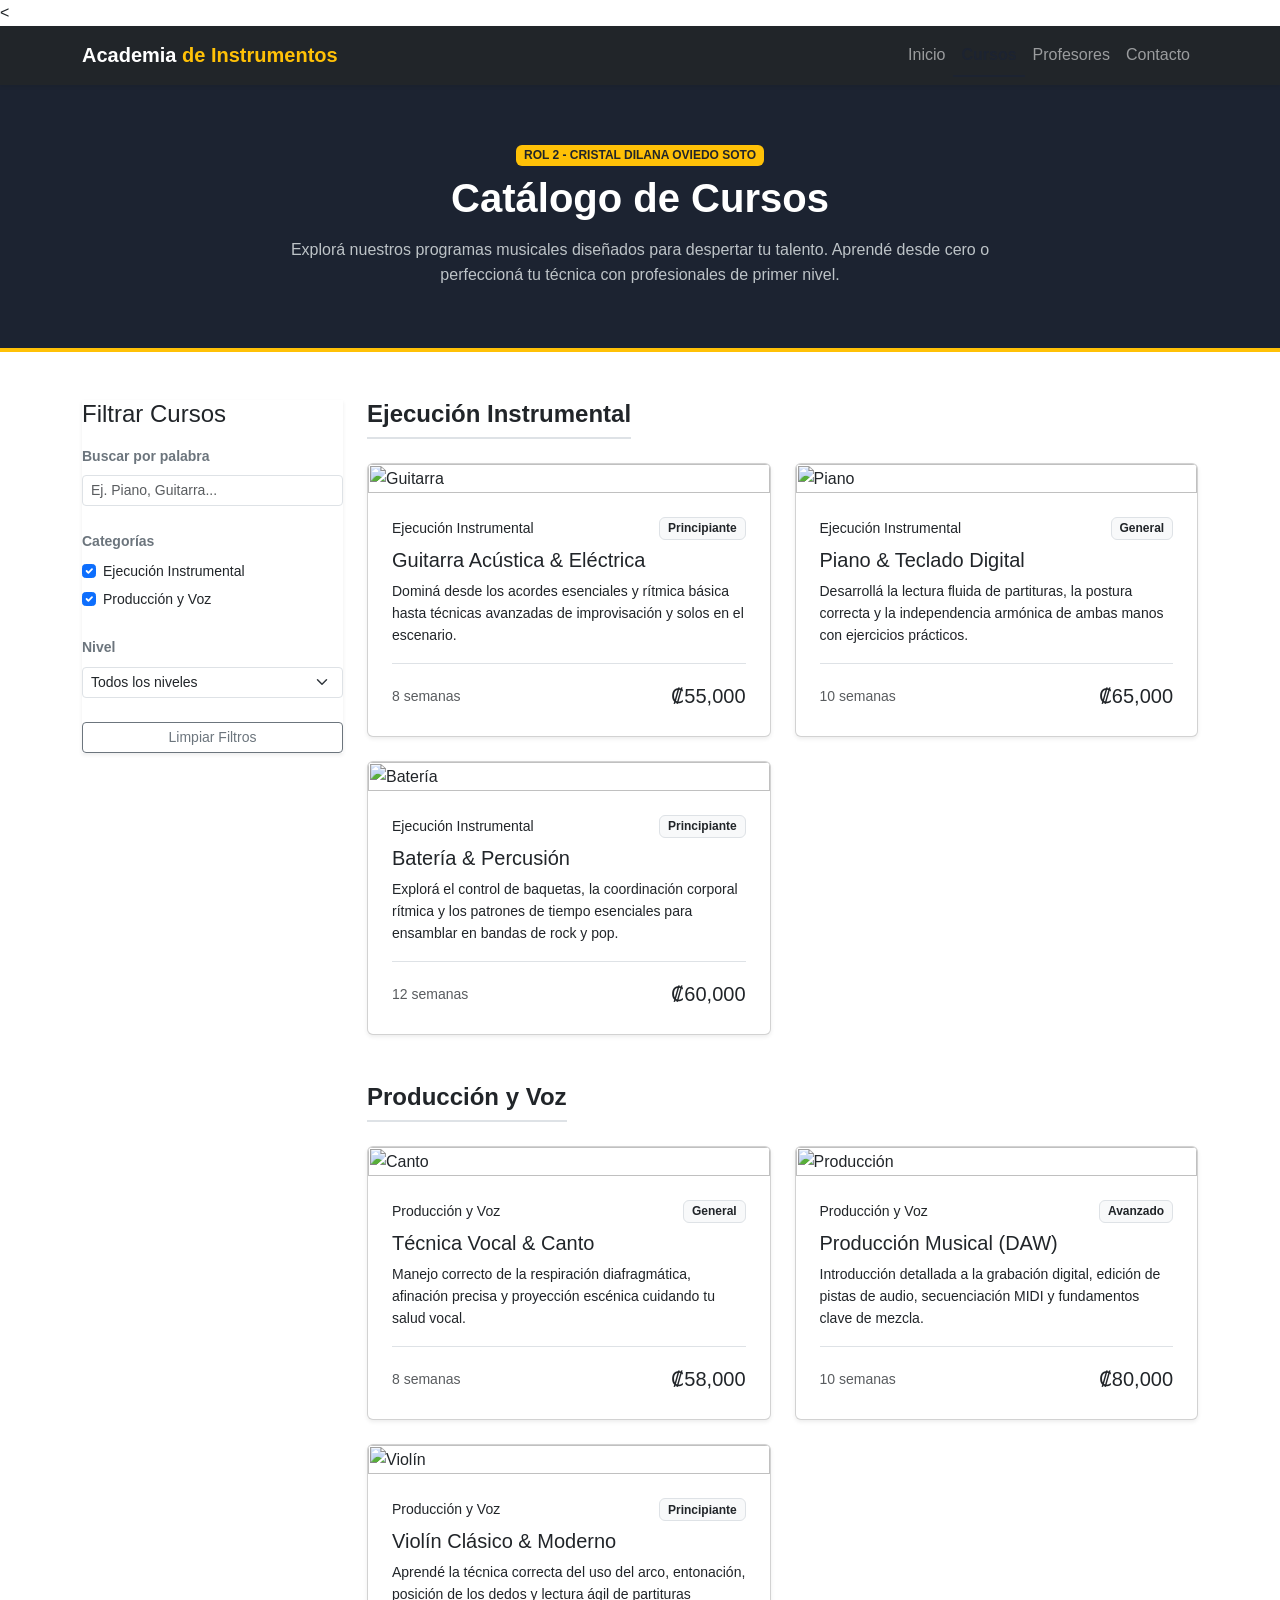
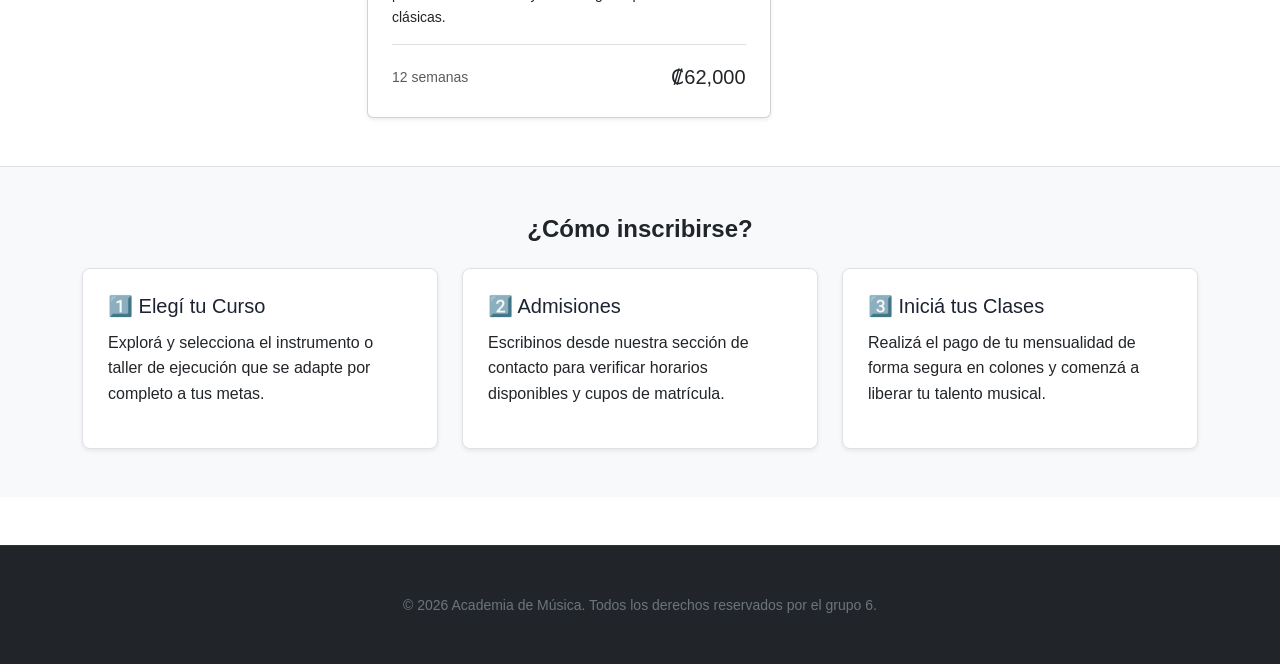
==== commit 2ccc7a97: "Completado Rol 2 (Catálogo de Cursos) - Cristal Oviedo - Agregadas 6 tarjetas de cursos organizadas " ====
--- a/cursos.html
+++ b/cursos.html
@@ -1,28 +1,31 @@
 
-<!DOCTYPE html>
+<<!DOCTYPE html>
+
 <html lang="es">
 
 <head>
   <meta charset="UTF-8">
   <meta name="viewport" content="width=device-width, initial-scale=1.0">
-  <title>Academia de Instrumentos - Cursos</title>
-
-  <!--import de bootstrap -->
+
+ <!-- AUTORA: Cristal Dilana Oviedo Soto - ROL SELECCIONADO: Rol 2 (Catálogo de Cursos) -->
+
+  <title>Academia de Instrumentos - Cursos (Rol 2)</title>
+
+  <!-- import de bootstrap -->
   <link href="https://cdn.jsdelivr.net/npm/bootstrap@5.3.3/dist/css/bootstrap.min.css" rel="stylesheet">
-  <!--import de los css -->
+  <!-- import de los css del grupo -->
   <link rel="stylesheet" href="css/style.css">
   <link rel="stylesheet" href="css/cursos.css"> 
 </head>
 
 <body>
 
-  <!-- navbar con componentes bootstrap -->
-  <nav class="navbar navbar-expand-lg navbar-dark bg-navy shadow-sm sticky-top">
+  <!-- NAVBAR CON EL AVANCE Y RUTAS DEL GRUPO -->
+  <nav class="navbar navbar-expand-lg navbar-dark bg-dark shadow-sm sticky-top">
     <div class="container">
       <a class="navbar-brand fw-bold" href="index.html">
-        Academia<span> de Instrumentos</span>
+       Academia <span>de Instrumentos</span>
       </a>
-      <!-- boton que despliega el menu o las opciones -->
       <button class="navbar-toggler" type="button" data-bs-toggle="collapse" data-bs-target="#navbarNav"
         aria-controls="navbarNav" aria-expanded="false" aria-label="menu">
         <span class="navbar-toggler-icon"></span>
@@ -50,18 +53,12 @@
   <!-- contenido principal del catalogo -->
   <main>
     
-    <!-- encabezado de la pagina -->
-    <section class="bg-light border-bottom py-5">
-      <div class="container text-center">
-        <div class="row justify-content-center">
-          <div class="col-12 col-md-8">
-            <span class="badge bg-warning text-dark mb-2 fw-bold text-uppercase">Nuestros Programas</span>
-            <h1 class="h2 fw-bold text-navy mb-3">Catálogo de Cursos</h1>
-            <p class="text-muted mb-0">
-              Explorá nuestros programas musicales diseñados para despertar tu talento. Aprendé desde cero o perfeccioná tu técnica con profesionales.
-            </p>
-          </div>
-        </div>
+    <!-- ENCABEZADO DE LA PÁGINA CON TÍTULO Y DESCRIPCIÓN (Requisito 1) -->
+    <section class="hero-cursos">
+      <div class="container">
+        <span class="badge bg-warning text-dark mb-2 fw-bold text-uppercase">Rol 2 - Cristal Dilana Oviedo Soto</span>
+        <h1>Catálogo de Cursos</h1>
+        <p>Explorá nuestros programas musicales diseñados para despertar tu talento. Aprendé desde cero o perfeccioná tu técnica con profesionales de primer nivel.</p>
       </div>
     </section>
 
@@ -70,16 +67,16 @@
       <div class="container">
         <div class="row g-4">
           
-          <!-- barra lateral de filtros -->
+          <!-- BARRA DE BÚSQUEDA VISIBLE Y FILTROS (Requisito 4) -->
           <div class="col-12 col-lg-3">
-            <div class="filter-sidebar p-4 border shadow-sm bg-light rounded">
-              <h4 class="h5 fw-bold text-navy mb-3 border-bottom pb-2">Filtrar Cursos</h4>
+            <div class="filter-sidebar shadow-sm">
+              <h4>Filtrar Cursos</h4>
               
-              <div class="mb-4">
+              <!-- Barra de búsqueda obligatoria -->
+              <div class="mb-4 mt-3">
                 <label class="form-label small fw-bold text-secondary">Buscar por palabra</label>
                 <div class="input-group">
-                  <input type="text" class="form-control form-control-sm" placeholder="Ej. Piano...">
-                  <button class="btn btn-navy btn-sm text-white" type="button">🔍</button>
+                  <input type="text" class="form-control form-control-sm" placeholder="Ej. Piano, Guitarra...">
                 </div>
               </div>
 
@@ -108,133 +105,139 @@
             </div>
           </div>
 
-          <!-- lista de cursos disponibles (Parte del Rol 2) -->
+          <!-- CURSOS ORGANIZADOS VISUALMENTE POR CATEGORÍAS (Requisito 3) -->
           <div class="col-12 col-lg-9">
             
-            <!-- categoria 1 -->
+            <!-- CATEGORÍA 1: Ejecución Instrumental (Mínimo 3 tarjetas aquí) -->
             <div class="mb-5">
-              <h2 class="h4 fw-bold text-navy mb-4 pb-2 border-bottom border-2 border-warning" style="display: inline-block;">
+              <h2 class="h4 fw-bold mb-4 pb-2 border-bottom border-2 text-dark" style="display: inline-block;">
                 Ejecución Instrumental
               </h2>
               
               <div class="row g-4">
-                <!-- tarjeta de curso individual -->
-                <div class="col-12 col-md-6">
-                  <div class="card course-card p-3 shadow-sm bg-white h-100 border">
-                    <img src="https://img.freepik.com/foto-gratis/primer-plano-mano-hombre-tocando-guitarra-acustica_169016-11603.jpg" class="card-img-top rounded mb-3" alt="Guitarra" style="height: 180px; object-fit: cover;">
-                    <div class="d-flex justify-content-between align-items-center mb-2">
-                      <span class="badge bg-navy">Ejecución Instrumental</span>
-                      <span class="badge bg-light text-dark border">Principiante</span>
-                    </div>
-                    <h3 class="h5 fw-bold text-navy mb-2">Guitarra Acústica & Eléctrica</h3>
-                    <p class="text-muted small flex-grow-1">
-                      Dominá desde los acordes esenciales y rítmica básica hasta técnicas avanzadas de improvisación y solos.
-                    </p>
-                    <div class="pt-3 border-top d-flex justify-content-between align-items-center">
-                      <span class="text-secondary small">8 semanas</span>
-                      <span class="fw-bold text-dark fs-5">₡55,000</span>
-                    </div>
-                  </div>
-                </div>
-
-                <div class="col-12 col-md-6">
-                  <div class="card course-card p-3 shadow-sm bg-white h-100 border">
-                    <img src="https://img.freepik.com/foto-gratis/primer-plano-manos-tocando-piano_169016-24811.jpg" class="card-img-top rounded mb-3" alt="Piano" style="height: 180px; object-fit: cover;">
-                    <div class="d-flex justify-content-between align-items-center mb-2">
-                      <span class="badge bg-navy">Ejecución Instrumental</span>
-                      <span class="badge bg-light text-dark border">General</span>
-                    </div>
-                    <h3 class="h5 fw-bold text-navy mb-2">Piano & Teclado Digital</h3>
-                    <p class="text-muted small flex-grow-1">
-                      Desarrollá la lectura de partituras, la postura correcta y la independencia armónica de ambas manos.
-                    </p>
-                    <div class="pt-3 border-top d-flex justify-content-between align-items-center">
-                      <span class="text-secondary small">10 semanas</span>
-                      <span class="fw-bold text-dark fs-5">₡65,000</span>
-                    </div>
-                  </div>
-                </div>
-
-                <div class="col-12 col-md-6">
-                  <div class="card course-card p-3 shadow-sm bg-white h-100 border">
-                    <img src="https://img.freepik.com/foto-gratis/platillo-bateria-primer-plano-baquetas_169016-15024.jpg" class="card-img-top rounded mb-3" alt="Batería" style="height: 180px; object-fit: cover;">
-                    <div class="d-flex justify-content-between align-items-center mb-2">
-                      <span class="badge bg-navy">Ejecución Instrumental</span>
-                      <span class="badge bg-light text-dark border">Principiante</span>
-                    </div>
-                    <h3 class="h5 fw-bold text-navy mb-2">Batería & Percusión</h3>
-                    <p class="text-muted small flex-grow-1">
-                      Explorá el control de baquetas, coordinación corporal rítmica y patrones de tiempo para ensamblar bandas.
-                    </p>
-                    <div class="pt-3 border-top d-flex justify-content-between align-items-center">
-                      <span class="text-secondary small">12 semanas</span>
-                      <span class="fw-bold text-dark fs-5">₡60,000</span>
-                    </div>
-                  </div>
-                </div>
-              </div>
-            </div>
-
-            <!-- categoria 2 -->
+                <!-- Tarjeta 1 (Requisito 2: Imagen, nombre, categoría, descripción, duración, precio) -->
+                <div class="col-12 col-md-6">
+                  <div class="card course-card shadow-sm h-100">
+                    <img src="https://img.freepik.com/foto-gratis/primer-plano-mano-hombre-tocando-guitarra-acustica_169016-11603.jpg" class="card-img-top" alt="Guitarra">
+                    <div class="card-body d-flex flex-column p-4">
+                      <div class="d-flex justify-content-between align-items-center mb-2">
+                        <span class="categoria-badge small">Ejecución Instrumental</span>
+                        <span class="badge bg-light text-dark border">Principiante</span>
+                      </div>
+                      <h3 class="h5 course-title mb-2">Guitarra Acústica & Eléctrica</h3>
+                      <p class="card-text small flex-grow-1">Dominá desde los acordes esenciales y rítmica básica hasta técnicas avanzadas de improvisación y solos en el escenario.</p>
+                      <div class="pt-3 border-top d-flex justify-content-between align-items-center">
+                        <span class="text-muted small">8 semanas</span>
+                        <span class="precio-tag fs-5">₡55,000</span>
+                      </div>
+                    </div>
+                  </div>
+                </div>
+
+                <!-- Tarjeta 2 -->
+                <div class="col-12 col-md-6">
+                  <div class="card course-card shadow-sm h-100">
+                    <img src="https://img.freepik.com/foto-gratis/primer-plano-manos-tocando-piano_169016-24811.jpg" class="card-img-top" alt="Piano">
+                    <div class="card-body d-flex flex-column p-4">
+                      <div class="d-flex justify-content-between align-items-center mb-2">
+                        <span class="categoria-badge small">Ejecución Instrumental</span>
+                        <span class="badge bg-light text-dark border">General</span>
+                      </div>
+                      <h3 class="h5 course-title mb-2">Piano & Teclado Digital</h3>
+                      <p class="card-text small flex-grow-1">Desarrollá la lectura fluida de partituras, la postura correcta y la independencia armónica de ambas manos con ejercicios prácticos.</p>
+                      <div class="pt-3 border-top d-flex justify-content-between align-items-center">
+                        <span class="text-muted small">10 semanas</span>
+                        <span class="precio-tag fs-5">₡65,000</span>
+                      </div>
+                    </div>
+                  </div>
+                </div>
+
+                <!-- Tarjeta 3 -->
+                <div class="col-12 col-md-6">
+                  <div class="card course-card shadow-sm h-100">
+                    <img src="https://img.freepik.com/foto-gratis/platillo-bateria-primer-plano-baquetas_169016-15024.jpg" class="card-img-top" alt="Batería">
+                    <div class="card-body d-flex flex-column p-4">
+                      <div class="d-flex justify-content-between align-items-center mb-2">
+                        <span class="categoria-badge small">Ejecución Instrumental</span>
+                        <span class="badge bg-light text-dark border">Principiante</span>
+                      </div>
+                      <h3 class="h5 course-title mb-2">Batería & Percusión</h3>
+                      <p class="card-text small flex-grow-1">Explorá el control de baquetas, la coordinación corporal rítmica y los patrones de tiempo esenciales para ensamblar en bandas de rock y pop.</p>
+                      <div class="pt-3 border-top d-flex justify-content-between align-items-center">
+                        <span class="text-muted small">12 semanas</span>
+                        <span class="precio-tag fs-5">₡60,000</span>
+                      </div>
+                    </div>
+                  </div>
+                </div>
+              </div>
+            </div>
+
+            <!-- CATEGORÍA 2: Producción y Voz (Mínimo 3 tarjetas aquí - Total: 6 Cursos) -->
             <div>
-              <h2 class="h4 fw-bold text-navy mb-4 pb-2 border-bottom border-2 border-warning" style="display: inline-block;">
+              <h2 class="h4 fw-bold mb-4 pb-2 border-bottom border-2 text-dark" style="display: inline-block;">
                 Producción y Voz
               </h2>
               
               <div class="row g-4">
-                <div class="col-12 col-md-6">
-                  <div class="card course-card p-3 shadow-sm bg-white h-100 border">
-                    <img src="https://img.freepik.com/foto-gratis/mujer-cantando-estudio-microfono_23-2148754170.jpg" class="card-img-top rounded mb-3" alt="Canto" style="height: 180px; object-fit: cover;">
-                    <div class="d-flex justify-content-between align-items-center mb-2">
-                      <span class="badge bg-navy">Producción y Voz</span>
-                      <span class="badge bg-light text-dark border">General</span>
-                    </div>
-                    <h3 class="h5 fw-bold text-navy mb-2">Técnica Vocal & Canto</h3>
-                    <p class="text-muted small flex-grow-1">
-                      Manejo de la respiración diafragmática, afinación precisa y proyección escénica para cuidar tu salud vocal.
-                    </p>
-                    <div class="pt-3 border-top d-flex justify-content-between align-items-center">
-                      <span class="text-secondary small">8 semanas</span>
-                      <span class="fw-bold text-dark fs-5">₡58,000</span>
-                    </div>
-                  </div>
-                </div>
-
-                <div class="col-12 col-md-6">
-                  <div class="card course-card p-3 shadow-sm bg-white h-100 border">
-                    <img src="https://img.freepik.com/foto-gratis/consola-mezclas-estudio-grabacion-profesional_169016-21841.jpg" class="card-img-top rounded mb-3" alt="Producción" style="height: 180px; object-fit: cover;">
-                    <div class="d-flex justify-content-between align-items-center mb-2">
-                      <span class="badge bg-navy">Producción y Voz</span>
-                      <span class="badge bg-light text-dark border">Avanzado</span>
-                    </div>
-                    <h3 class="h5 fw-bold text-navy mb-2">Producción Musical (DAW)</h3>
-                    <p class="text-muted small flex-grow-1">
-                      Introducción a la grabación digital, edición de audio, secuenciación MIDI y fundamentos de mezcla.
-                    </p>
-                    <div class="pt-3 border-top d-flex justify-content-between align-items-center">
-                      <span class="text-secondary small">10 semanas</span>
-                      <span class="fw-bold text-dark fs-5">₡80,000</span>
-                    </div>
-                  </div>
-                </div>
-
-                <div class="col-12 col-md-6">
-                  <div class="card course-card p-3 shadow-sm bg-white h-100 border">
-                    <img src="https://img.freepik.com/foto-gratis/hoja-musica-primer-plano-notas_23-2148754112.jpg" class="card-img-top rounded mb-3" alt="Composición" style="height: 180px; object-fit: cover;">
-                    <div class="d-flex justify-content-between align-items-center mb-2">
-                      <span class="badge bg-navy">Producción y Voz</span>
-                      <span class="badge bg-light text-dark border">Intermedio</span>
-                    </div>
-                    <h3 class="h5 fw-bold text-navy mb-2">Composición & Armonía</h3>
-                    <p class="text-muted small flex-grow-1">
-                      Estudiá los cimientos de la teoría musical, progresiones de acordes y estructuras para crear tus temas.
-                    </p>
-                    <div class="pt-3 border-top d-flex justify-content-between align-items-center">
-                      <span class="text-secondary small">6 semanas</span>
-                      <span class="fw-bold text-dark fs-5">₡50,000</span>
-                    </div>
-                  </div>
-                </div>
+                <!-- Tarjeta 4 -->
+                <div class="col-12 col-md-6">
+                  <div class="card course-card shadow-sm h-100">
+                    <img src="https://img.freepik.com/foto-gratis/mujer-cantando-estudio-microfono_23-2148754170.jpg" class="card-img-top" alt="Canto">
+                    <div class="card-body d-flex flex-column p-4">
+                      <div class="d-flex justify-content-between align-items-center mb-2">
+                        <span class="categoria-badge small">Producción y Voz</span>
+                        <span class="badge bg-light text-dark border">General</span>
+                      </div>
+                      <h3 class="h5 course-title mb-2">Técnica Vocal & Canto</h3>
+                      <p class="card-text small flex-grow-1">Manejo correcto de la respiración diafragmática, afinación precisa y proyección escénica cuidando tu salud vocal.</p>
+                      <div class="pt-3 border-top d-flex justify-content-between align-items-center">
+                        <span class="text-muted small">8 semanas</span>
+                        <span class="precio-tag fs-5">₡58,000</span>
+                      </div>
+                    </div>
+                  </div>
+                </div>
+
+                <!-- Tarjeta 5 -->
+                <div class="col-12 col-md-6">
+                  <div class="card course-card shadow-sm h-100">
+                    <img src="https://img.freepik.com/foto-gratis/consola-mezclas-estudio-grabacion-profesional_169016-21841.jpg" class="card-img-top" alt="Producción">
+                    <div class="card-body d-flex flex-column p-4">
+                      <div class="d-flex justify-content-between align-items-center mb-2">
+                        <span class="categoria-badge small">Producción y Voz</span>
+                        <span class="badge bg-light text-dark border">Avanzado</span>
+                      </div>
+                      <h3 class="h5 course-title mb-2">Producción Musical (DAW)</h3>
+                      <p class="card-text small flex-grow-1">Introducción detallada a la grabación digital, edición de pistas de audio, secuenciación MIDI y fundamentos clave de mezcla.</p>
+                      <div class="pt-3 border-top d-flex justify-content-between align-items-center">
+                        <span class="text-muted small">10 semanas</span>
+                        <span class="precio-tag fs-5">₡80,000</span>
+                      </div>
+                    </div>
+                  </div>
+                </div>
+
+                <!-- Tarjeta 6 (¡NUEVO CURSO AGREGADO PARA CUMPLIR CON EL MÍNIMO DE 6 DE LA RÚBRICA!) -->
+                <div class="col-12 col-md-6">
+                  <div class="card course-card shadow-sm h-100">
+                    <img src="https://img.freepik.com/foto-gratis/primer-plano-manos-tocando-violin_169016-28114.jpg" class="card-img-top" alt="Violín">
+                    <div class="card-body d-flex flex-column p-4">
+                      <div class="d-flex justify-content-between align-items-center mb-2">
+                        <span class="categoria-badge small">Producción y Voz</span>
+                        <span class="badge bg-light text-dark border">Principiante</span>
+                      </div>
+                      <h3 class="h5 course-title mb-2">Violín Clásico & Moderno</h3>
+                      <p class="card-text small flex-grow-1">Aprendé la técnica correcta del uso del arco, entonación, posición de los dedos y lectura ágil de partituras clásicas.</p>
+                      <div class="pt-3 border-top d-flex justify-content-between align-items-center">
+                        <span class="text-muted small">12 semanas</span>
+                        <span class="precio-tag fs-5">₡62,000</span>
+                      </div>
+                    </div>
+                  </div>
+                </div>
+
               </div>
             </div>
 
@@ -243,114 +246,42 @@
       </div>
     </section>
 
-    <!-- pasos de inscripcion -->
+    <!-- PASOS DE INSCRIPCIÓN -->
     <section class="bg-light border-top py-5">
       <div class="container text-center">
-        <h2 class="h4 fw-bold text-navy mb-4">¿Cómo inscribirse?</h2>
-        <div class="row g-4 justify-content-center">
+        <h2 class="h4 fw-bold text-dark mb-4">¿Cómo inscribirse?</h2>
+        <div class="row g-4 justify-content-center text-start">
           <div class="col-12 col-md-4">
-            <div class="p-3">
-              <div class="fs-3 mb-2">1️⃣</div>
-              <h3 class="h6 fw-bold text-navy">Elegí tu Curso</h3>
-              <p class="text-muted small">Explorá y selecciona el instrumento o taller que se adapte a tus metas.</p>
+            <div class="step-card shadow-sm bg-white">
+              <h3>1️⃣ Elegí tu Curso</h3>
+              <p>Explorá y selecciona el instrumento o taller de ejecución que se adapte por completo a tus metas.</p>
             </div>
           </div>
           <div class="col-12 col-md-4">
-            <div class="p-3">
-              <div class="fs-3 mb-2">2️⃣</div>
-              <h3 class="h6 fw-bold text-navy">Contactá Admisiones</h3>
-              <p class="text-muted small">Escribinos desde nuestra sección de contacto para verificar horarios disponibles.</p>
+            <div class="step-card shadow-sm bg-white">
+              <h3>2️⃣ Admisiones</h3>
+              <p>Escribinos desde nuestra sección de contacto para verificar horarios disponibles y cupos de matrícula.</p>
             </div>
           </div>
           <div class="col-12 col-md-4">
-            <div class="p-3">
-              <div class="fs-3 mb-2">3️⃣</div>
-              <h3 class="h6 fw-bold text-navy">Iniciá tus Clases</h3>
-              <p class="text-muted small">Realizá el pago de tu mensualidad de forma segura y comenzá a liberar tu talento musical.</p>
+            <div class="step-card shadow-sm bg-white">
+              <h3>3️⃣ Iniciá tus Clases</h3>
+              <p>Realizá el pago de tu mensualidad de forma segura en colones y comenzá a liberar tu talento musical.</p>
             </div>
           </div>
         </div>
       </div>
     </section>
 
-    <!-- Botón final de navegación -->
-    <div class="container text-center py-4">
-      <div class="row">
-        <div>
-          <a href="index.html" class="btn btn-academy px-4">Volver al Inicio</a>
-        </div>
-      </div>
-    </div>
-
   </main>
 
-  <!-- footer -->
-  <!-- acordarme de preguntarle a la profe si se pueden hacer referencia a componentes como el footer y el navbar desde el index.html para no estar copiando y pegando el codigo-->
-  <footer class="bg-navy text-light py-5 mt-5">
-    <div class="container">
-      <div class="row g-4">
-
-        <!--marca y logo-->
-        <div class="col-lg-4 col-md-6">
-          <div class="navbar-brand fw-bold text-white fs-4 mb-2 d-block">
-            Academia<span> de música</span>
-          </div>
-          <p class="text-light small">
-            Plataforma enfocada en enseñar instrumentos de la mejor forma.
-          </p>
-        </div>
-
-        <!-- redes -->
-        <div class="col-lg-3 col-md-6">
-          <h4 class="h6 fw-bold text-white mb-3">Redes Sociales</h4>
-          <p class="text-light small mb-3">Conéctate con nuestra comunidad estudiantil.</p>
-          <div class="d-flex gap-2">
-            <!-- face -->
-            <a href="#" class="social-media-icon text-white bg-primary bg-opacity-25 p-2 rounded" aria-label="Facebook">
-              <svg width="16" height="16" fill="currentColor" viewBox="0 0 16 16">
-                <path d="M16 8.049c0-4.446-3.582-8.05-8-8.05C3.58 0-.002 3.603-.002 8.05c0 4.017 2.926 7.347 6.75 7.951v-5.625h-2.03V8.05H6.75V6.275c0-2.017 1.195-3.131 3.022-3.131.876 0 1.791.157 1.791.157v1.98h-1.009c-.993 0-1.303.621-1.303 1.258v1.51h2.218l-.354 2.326H9.25V16c3.824-.604 6.75-3.934 6.75-7.951z" />
-              </svg>
-            </a>
-            <!-- tw -->
-            <a href="#" class="social-media-icon text-white bg-primary bg-opacity-25 p-2 rounded" aria-label="Twitter">
-              <svg width="16" height="16" fill="currentColor" viewBox="0 0 16 16">
-                <path d="M12.6.75h2.454l-5.36 6.142L16 15.25h-4.937l-3.867-5.07-4.425 5.07H.316l5.733-6.57L0 .75h5.063l3.495 4.633L12.6.75zm-.86 13.028h1.36L4.323 2.145H2.865l8.875 11.633z" />
-              </svg>
-            </a>
-            <!-- insta -->
-            <a href="#" class="social-media-icon text-white bg-primary bg-opacity-25 p-2 rounded" aria-label="Instagram">
-              <svg width="16" height="16" fill="currentColor" viewBox="0 0 16 16">
-                <path d="M8 0C5.829 0 5.556.01 4.703.048 3.85.088 3.269.222 2.76.42a3.9 3.9 0 0 0-1.417.923A3.9 3.9 0 0 0 .42 2.76C.222 3.268.087 3.85.048 4.7.01 5.555 0 5.827 0 8.001c0 2.172.01 2.444.048 3.297.04.852.174 1.433.372 1.942.205.526.478.972.923 1.417.444.445.89.719 1.416.923.51.198 1.09.333 1.942.372C5.555 15.99 5.827 16 8 16s2.444-.01 3.298-.048c.851-.04 1.434-.174 1.943-.372a3.9 3.9 0 0 0 1.416-.923c.445-.445.718-.891.923-1.417.197-.509.332-1.09.372-1.942C15.99 10.445 16 10.173 16 8s-.01-2.445-.048-3.299c-.04-.851-.175-1.433-.372-1.941a3.9 3.9 0 0 0-.923-1.417A3.9 3.9 0 0 0 13.24.42c-.51-.198-1.092-.333-1.943-.372C10.443.01 10.172 0 7.998 0zm-.717 1.442h.718c2.136 0 2.389.007 3.232.046.78.035 1.204.166 1.486.275.373.145.64.319.92.599.28.28.453.546.598.92.11.281.24.705.275 1.485.039.843.047 1.096.047 3.231s-.008 2.389-.047 3.232c-.035.78-.166 1.203-.275 1.485a2.5 2.5 0 0 1-.599.919c-.28.28-.546.453-.92.598-.28.11-.704.24-1.485.276-.843.038-1.096.047-3.232.047s-2.39-.009-3.233-.047c-.78-.036-1.203-.166-1.485-.276a2.5 2.5 0 0 1-.92-.598 2.5 2.5 0 0 1-.6-.92c-.109-.281-.24-.705-.275-1.485-.038-.843-.046-1.096-.046-3.233s.008-2.388.046-3.231c.036-.78.166-1.204.276-1.486.145-.373.319-.64.599-.92.28-.28.546-.453.92-.598.282-.11.705-.24 1.485-.276.738-.034 1.024-.044 2.515-.045zm4.988 1.328a.96.96 0 1 0 0 1.92.96.96 0 0 0 0-1.92m-4.27 1.122a4.109 4.109 0 1 0 0 8.217 4.109 4.109 0 0 0 0-8.217m0 1.441a2.667 2.667 0 1 1 0 5.334 2.667 2.667 0 0 1 0-5.334" />
-              </svg>
-            </a>
-          </div>
-        </div>
-
-        <!-- Contacto Ficticio -->
-        <div class="col-lg-3 col-md-6">
-          <h4 class="h6 fw-bold text-white mb-3">Contacto Ficticio</h4>
-          <ul class="list-unstyled text-light small">
-            <li class="mb-2">📍 Desamparados, San José</li>
-            <li class="mb-2">✉️ info@academiamusical.net</li>
-            <li class="mb-2">📞 +506 1234-5678</li>
-          </ul>
-        </div>
-
-      </div>
-
-      <!-- Fila de Derechos Reservados -->
-      <div class="row mt-4 pt-3 border-top border-secondary">
-        <div class="col-12 text-center text-secondary small">
-          © 2026 Academia de Musica. Todos los derechos reservados por el grupo 6.
-        </div>
-      </div>
-
+  <footer class="bg-dark text-light py-5 mt-5">
+    <div class="container text-center text-secondary small">
+      © 2026 Academia de Música. Todos los derechos reservados por el grupo 6.
     </div>
   </footer>
 
-  <!-- bundle para que sea responsive con moviles, js, bootstrap -->
   <script src="https://cdn.jsdelivr.net/npm/bootstrap@5.3.3/dist/js/bootstrap.bundle.min.js"></script>
 
 </body>
-
 </html>
--- a/css/cursos.css
+++ b/css/cursos.css
@@ -1,101 +1,81 @@
+@import url("./style.css");
+
+/* ESTILOS GENERALES Y VARIABLES UNIFICADAS - ACADEMIA DE MÚSICA */
 
 :root {
-    --bg-navy: #002b5b;       
-    --accent-warning: #ffc107; 
-    --text-muted: #6c757d;
-    --border-color: #dee2e6;
+  --primary-color: #1c2331;    
+  --accent-color: #ffc107;     
+  --text-dark: #212529;        
+  --text-muted: #6c757d;       
+  --bg-light: #f8f9fa;         
+  --border-color: #dee2e6;     
 }
 
-.bg-navy {
-    background-color: var(--bg-navy) !important;
+* {
+  margin: 0;
+  padding: 0;
+  box-sizing: border-box;
 }
 
-.navbar-brand span {
-    color: var(--accent-warning);
+body {
+  font-family: 'Segoe UI', Tahoma, Geneva, Verdana, sans-serif;
+  color: var(--text-dark);
+  background-color: #ffffff;
+  line-height: 1.6;
 }
 
-.filter-sidebar {
-    background-color: #f8f9fa;
-    border: 1px solid var(--border-color);
-    border-radius: 8px;
-    position: -webkit-sticky;
-    position: sticky;
-    top: 90px; 
-    z-index: 10;
+/* COMPONENTES COMPARTIDOS (Navbar, Hero Base y Footer) */
+
+.navbar-brand span {
+  color: var(--accent-color); 
 }
 
-.text-navy {
-    color: var(--bg-navy) !important;
+.nav-link {
+  transition: color 0.3s ease;
 }
 
-.form-check-input:checked {
-    background-color: var(--bg-navy);
-    border-color: var(--bg-navy);
+.nav-link:hover, 
+.nav-link.active {
+  color: var(--accent-color) !important;
 }
 
-.btn-navy {
-    background-color: var(--bg-navy);
-    border-color: var(--bg-navy);
-    transition: background-color 0.2s ease;
+.hero-cursos {
+  background-color: var(--primary-color);
+  color: #ffffff;
+  padding: 60px 0;
+  text-align: center;
+  border-bottom: 4px solid var(--accent-color);
 }
 
-.btn-navy:hover {
-    background-color: #001f42;
-    border-color: #001f42;
+.hero-cursos h1 {
+  font-size: 2.5rem;
+  font-weight: 700;
+  margin-bottom: 15px;
 }
 
-.course-card {
-    transition: transform 0.3s ease, box-shadow 0.3s ease, border-color 0.3s ease;
-    border-radius: 8px;
-    overflow: hidden;
+.hero-cursos p {
+  color: #bdc3c7;
+  max-width: 700px;
+  margin: 0 auto;
 }
 
-.course-card:hover {
-    transform: translateY(-5px);
-    border-color: var(--accent-warning) !important;
-    box-shadow: 0 10px 20px rgba(0,43,91,0.15) !important;
+.step-card {
+  padding: 25px;
+  border-radius: 8px;
+  border: 1px solid var(--border-color);
+  transition: transform 0.3s ease;
 }
 
-.course-card .card-img-top {
-    transition: transform 0.5s ease;
+.step-card:hover {
+  transform: translateY(-5px);
 }
 
-.course-card:hover .card-img-top {
-    transform: scale(1.02);
-}
-
-.course-card .badge.bg-navy {
-    background-color: var(--bg-navy) !important;
-    color: #ffffff;
-}
-
-.course-card .border-top {
-    border-top: 1px solid #edf2f7 !important;
+.step-card h3 {
+  font-size: 1.25rem;
+  margin-bottom: 12px;
+  color: var(--primary-color);
 }
 
 footer {
-    border-top: 4px solid var(--accent-warning);
-}
-
-.social-media-icon {
-    display: inline-flex;
-    align-items: center;
-    justify-content: center;
-    width: 36px;
-    height: 36px;
-    transition: background-color 0.2s ease, transform 0.2s ease;
-}
-
-.social-media-icon:hover {
-    background-color: var(--accent-warning) !important;
-    color: var(--bg-navy) !important;
-    transform: translateY(-3px);
-}
-
-@media (max-width: 991.98px) {
-    .filter-sidebar {
-        position: relative;
-        top: 0;
-        margin-bottom: 2rem;
-    }
+  border-top: 1px solid #2d3436;
 }
